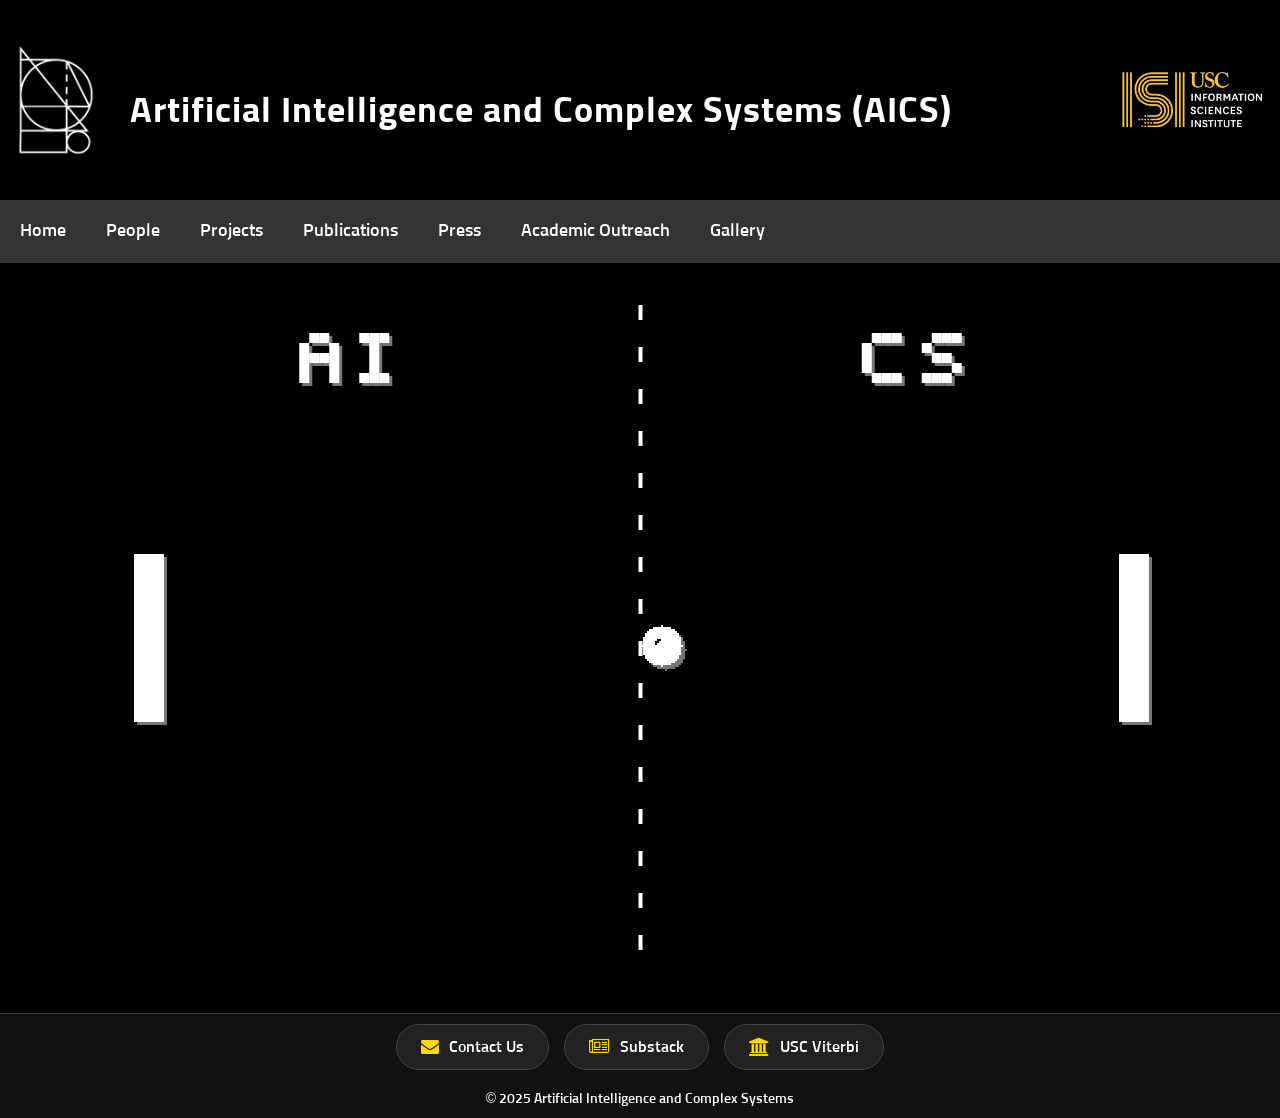
==== index.html @ 74e9db0a "update" ====
<!DOCTYPE html>
<html lang="en">
<head>
<title>AICS Home</title>
<meta charset="UTF-8">
<meta name="viewport" content="width=device-width, initial-scale=1">
<link href="https://fonts.googleapis.com/css2?family=Sunflower:wght@300;500;700&display=swap" rel="stylesheet">
 <link rel="stylesheet" href="https://cdnjs.cloudflare.com/ajax/libs/font-awesome/4.7.0/css/font-awesome.min.css">

<style>
* {
  box-sizing: border-box;
}

body {
  font-family: Arial, Helvetica, sans-serif;
  margin: 0;
  background-color: #000; /* Changed from #f9f9f9 to black */
  color: #fff; /* Changed from #333 to white for better contrast */
}

.header {
  padding: 20px;
  background: #000; 
  color: white;
  display: flex;
  justify-content: space-between;
  align-items: center;
  font-family: 'Sunflower', sans-serif;
}

.header .left-content {
  display: flex;
  align-items: center;
}

.header h1 {
  margin-left: 20px;
  margin-bottom: 0;
  font-size: 36px; /* Increased from 36px to 48px */
  font-family: 'Sunflower', sans-serif;
  font-weight: 700; /* Added bold weight */
  letter-spacing: 1px; /* Added letter spacing for better readability */
}

.logo {
  height: 100%;
  object-fit: contain;
}

#logo1 {
  margin-left: -20px;
  height: 115px; 
  width: auto; 
}
#logo2 {
  height: 140px; 
  width: auto; 
}

.navbar {
  overflow: hidden;
  background-color: #333;
  font-family: 'Sunflower', sans-serif;
}

.navbar a {
  float: left;
  display: block;
  color: white;
  text-align: center;
  padding: 20px 20px;
  text-decoration: none;
  font-size: 18px;
  font-family: 'Sunflower', sans-serif;
}

.navbar a.right {
  float: right;
}

.navbar a:hover {
  background-color: #ddd;
  color: black;
}

.row {
  display: -ms-flexbox;
  display: flex;
  -ms-flex-wrap: wrap;
  flex-wrap: wrap;
}

.side {
  -ms-flex: 30%;
  flex: 30%;
  background-color: #f1f1f1;
  padding: 20px;
}
.tooltip {
  /* position: fixed; - removed */
  display: none;
  background-color: white;
  border-radius: 8px;
  padding: 20px;
  max-width: 600px; /* Increased width for fixed position */
  box-shadow: 0 4px 12px rgba(0,0,0,0.15);
  z-index: 1000;
  font-family: 'Sunflower', sans-serif;
  transition: opacity 0.3s ease;
  border-left: 4px solid #3c4c4e;
  /* pointer-events: none; - removed to allow scrolling if needed */
}

.tooltip-title {
  font-size: 22px; /* Increased from 20px */
  font-weight: 700;
  margin-bottom: 8px;
  color: #2a3638;
  border-bottom: 1px solid #eee;
  padding-bottom: 5px;
}

.tooltip-content {
  font-size: 18px; /* Increased from 16px */
  line-height: 1.4;
  color: #333;
}
.main {
  -ms-flex: 70%;
  flex: 70%;
  background-color: #000; /* Changed from white to black */
  padding: 40px;
  max-width: 1200px;
  margin: 0 auto;
}

.main p {
  font-size: 22px;
  color: #fff; /* Changed from #333 to white */
  font-family: 'Sunflower', sans-serif;
  line-height: 1.6;
  max-width: 900px;
  margin: 0 auto 30px;
  text-align: justify;
  padding: 25px;
  background-color: #111; /* Changed from #f9f9f9 to dark gray */
  border-left: 4px solid #fed802;
  border-radius: 0 8px 8px 0;
  box-shadow: 0 2px 5px rgba(255,255,255,0.05), 0 0 0 1px rgba(254, 216, 2, 0.1);
}

.main p strong {
  color: #2a3638;
}
.main img {
  max-width: 100%; 
  height: auto; 
  display: block; 
  margin: 0 auto; 
}

.news-line {
  background-color: black; /* Changed from transparent to black */
  color: #333; 
  padding: 10px 15px; 
  display: flex; 
  align-items: center; 
  gap: 15px; 
  justify-content: center;
}

.news-line i.fa-bell {
  color: gold;
  font-size: 20px; 
  text-shadow: 0px 0px 1px #ffd700, 
               0px 0px 3px #ffd700, 
               0px 0px 1px #ffbf00, 
               0px 0px 5px #ffbf00; 
}

.substack-link {
  background: linear-gradient(to right, #f8f8f8, #ffffff);
  padding: 8px 15px;
  border-radius: 20px;
  box-shadow: 0 2px 4px rgba(0,0,0,0.1);
  transition: all 0.3s ease;
}

.substack-link:hover {
  transform: translateY(-2px);
  box-shadow: 0 4px 8px rgba(0,0,0,0.15);
}

.substack-link a {
  color: #333;
  text-decoration: none !important;
  font-weight: 500;
  display: flex;
  align-items: center;
  gap: 8px;
  font-size: 18px;
  font-family: 'Sunflower', sans-serif;
}

.substack-link a i {
  color: #fed802;
  font-size: 18px;
}

.substack-link a:hover {
  color: #007bff !important;
}

.learn-more-btn {
  display: inline-block; 
  margin: 20px auto;
  padding: 10px 20px;
  background-color: #333333c7;
  color: white;
  border: 2px solid #333333c7;
  border-radius: 5px;
  cursor: pointer;
  text-align: center;
  text-decoration: none;
  font-size: 20px;
  font-family: 'Sunflower', sans-serif;
  transition: all 0.3s ease;
}

.learn-more-btn:hover {
  background-color: #fed802;
  color: #333;
  transform: translateY(-3px);
  box-shadow: 0 4px 8px rgba(0,0,0,0.2);
}

.partner-badge {
  background-color: #000; 
  color: white;
  padding: 50px; 
  text-align: left;
  font-size: 28px; 
  font-weight: bold;
  font-family: 'Sunflower', sans-serif;
}

.email-button {
  background: transparent; 
  display: inline-block; 
  color: white; 
  padding: 10px 15px; 
  margin-top: 10px; 
  text-decoration: none; 
  border-radius: 5px; 
  font-size: 30px; 
  cursor: pointer; 
}

@media screen and (max-width: 700px) {
  .row {
    flex-direction: column;
  }
  .header h1 {
    font-size: 32px; /* Adjusted responsive size */
  }
}

@media screen and (max-width: 400px) {
  .navbar a {
    float: none;
    width: 100%;
  }
  .navbar a {
    font-size: 16px;
    padding: 15px;
  }
}
</style>
</head>
<body>

<div class="header">
  <div class="left-content">
    <img src="AICS-logo.png" alt="AICS logo" class="logo" id="logo1">
    <h1>Artificial Intelligence and Complex Systems (AICS)</h1>
  </div>
  <a href="https://www.isi.edu/" target="_blank" style="display: flex; align-items: center; padding: 0; margin-right: -10px;">
    <img src="ISI-logo.png" alt="ISI logo" class="logo" id="logo2" style="height: 160px; width: auto;">
  </a>
</div>

<div class="navbar">
    <a href="index.html">Home</a>
    <!--  <a href="projects.html">Projects</a> -->
  <a href="people.html">People</a>
  <a href="projects.html">Projects</a>
  <a href="pubs.html">Publications</a>
  <a href="press.html">Press</a>
  <a href="talks.html"> Academic Outreach</a>
  <a href="gallery.html">Gallery</a>
</div>

<!-- In the body section, adding the ping pong game as main content -->
<!-- Removing the news-line section -->

<!-- Removing padding and margins to eliminate white borders -->
<div style="display: flex; justify-content: center; align-items: center; background-color: black; padding: 0; margin: 0; height: calc(100vh - 150px); width: 100%;">
  <canvas width="750" height="585" id="game"></canvas>
</div>

<!-- Adding footer container -->
<footer style="background-color: #111; color: white; padding: 10px 0; text-align: center; font-family: 'Sunflower', sans-serif; border-top: 1px solid #333;">
  <div style="max-width: 1200px; margin: 0 auto; display: flex; flex-direction: column; align-items: center; padding: 0 20px;">
    <!-- Button container -->
    <div style="display: flex; flex-wrap: wrap; justify-content: center; gap: 15px; margin-bottom: 15px;">
      <!-- Contact Us button -->
      <a href="mailto:kejriwal@isi.edu" class="footer-button" style="background-color: #222; color: white; padding: 12px 24px; border-radius: 30px; text-decoration: none; display: flex; align-items: center; transition: all 0.3s ease; border: 1px solid #444;">
        <i class="fa fa-envelope" style="color: #fed802; margin-right: 10px; font-size: 18px;"></i>
        <span style="font-size: 16px; font-weight: 500;">Contact Us</span>
      </a>
      
      <!-- Substack button -->
      <a href="https://aiscientist.substack.com/" target="_blank" class="footer-button" style="background-color: #222; color: white; padding: 12px 24px; border-radius: 30px; text-decoration: none; display: flex; align-items: center; transition: all 0.3s ease; border: 1px solid #444;">
        <i class="fa fa-newspaper-o" style="color: #fed802; margin-right: 10px; font-size: 18px;"></i>
        <span style="font-size: 16px; font-weight: 500;">Substack</span>
      </a>
      
      <!-- USC Viterbi button -->
      <a href="https://viterbischool.usc.edu/" target="_blank" class="footer-button" style="background-color: #222; color: white; padding: 12px 24px; border-radius: 30px; text-decoration: none; display: flex; align-items: center; transition: all 0.3s ease; border: 1px solid #444;">
        <i class="fa fa-university" style="color: #fed802; margin-right: 10px; font-size: 18px;"></i>
        <span style="font-size: 16px; font-weight: 500;">USC Viterbi</span>
      </a>
    </div>
    
    <!-- Copyright info only -->
    <div style="margin: 5px 0 0;">
      <p style="margin: 0; font-size: 14px;">© 2025 Artificial Intelligence and Complex Systems</p>
    </div>
  </div>
  
  <!-- Add hover effects for buttons -->
  <style>
    .footer-button:hover {
      background-color: #333 !important;
      transform: translateY(-3px);
      box-shadow: 0 4px 8px rgba(0,0,0,0.2);
      border-color: #fed802 !important;
    }
  </style>
</footer>

<!-- Replace the Venn diagram script with the ping pong game script -->
<script>
const canvas = document.getElementById('game');
const context = canvas.getContext('2d');

// Make canvas responsive
function resizeCanvas() {
  const container = canvas.parentElement;
  const containerWidth = container.clientWidth;
  const containerHeight = container.clientHeight;
  
  // Set canvas to fill the container while maintaining aspect ratio
  const aspectRatio = 1.5;
  
  // Calculate dimensions to fit the container
  let newWidth, newHeight;
  
  if (containerWidth / containerHeight > aspectRatio) {
    // Container is wider than needed for aspect ratio
    newHeight = containerHeight;
    newWidth = newHeight * aspectRatio;
  } else {
    // Container is taller than needed for aspect ratio
    newWidth = containerWidth;
    newHeight = newWidth / aspectRatio;
  }
  
  // Set canvas size
  canvas.width = newWidth;
  canvas.height = newHeight;
  
  // Update game parameters after resize
  updateGameParameters();
}

// Call resize on page load and window resize
window.addEventListener('load', resizeCanvas);
window.addEventListener('resize', resizeCanvas);

// Game parameters that will be updated when canvas resizes
let grid, paddleHeight, maxPaddleY, paddleSpeed, ballSpeed;
// Add score tracking
let leftScore = 0;
let rightScore = 0;
// Add particle system
let particles = [];

function updateGameParameters() {
  // Scale game elements based on canvas size
  grid = Math.max(15, Math.floor(canvas.width / 40));
  paddleHeight = grid * 6;
  maxPaddleY = canvas.height - grid - paddleHeight;
  paddleSpeed = Math.max(5, Math.floor(canvas.width / 120));
  ballSpeed = Math.max(4, Math.floor(canvas.width / 150));
  
  // Update paddle and ball positions/sizes
  leftPaddle.width = grid;
  leftPaddle.height = paddleHeight;
  leftPaddle.x = grid * 2;
  leftPaddle.y = canvas.height / 2 - paddleHeight / 2;
  
  rightPaddle.width = grid;
  rightPaddle.height = paddleHeight;
  rightPaddle.x = canvas.width - grid * 3;
  rightPaddle.y = canvas.height / 2 - paddleHeight / 2;
  
  ball.width = grid;
  ball.height = grid;
  ball.x = canvas.width / 2;
  ball.y = canvas.height / 2;
  ball.dx = ball.dx > 0 ? ballSpeed : -ballSpeed;
  ball.dy = ball.dy > 0 ? ballSpeed : -ballSpeed;
}

// Initial game parameters (will be updated by resizeCanvas)
grid = 25;
paddleHeight = grid * 6;
maxPaddleY = canvas.height - grid - paddleHeight;
paddleSpeed = 8;
ballSpeed = 6;

const leftPaddle = {
  // start in the middle of the game on the left side
  x: grid * 2,
  y: canvas.height / 2 - paddleHeight / 2,
  width: grid,
  height: paddleHeight,

  // paddle velocity
  dy: 0
};
const rightPaddle = {
  // start in the middle of the game on the right side
  x: canvas.width - grid * 3,
  y: canvas.height / 2 - paddleHeight / 2,
  width: grid,
  height: paddleHeight,

  // paddle velocity
  dy: 0
};
const ball = {
  // start in the middle of the game
  x: canvas.width / 2,
  y: canvas.height / 2,
  width: grid,
  height: grid,

  // keep track of when need to reset the ball position
  resetting: false,

  // ball velocity (start going to the top-right corner)
  dx: ballSpeed,
  dy: -ballSpeed
};

// Add particle class for visual effects
class Particle {
  constructor(x, y, dx, dy, size, life) {
    this.x = x;
    this.y = y;
    this.dx = dx;
    this.dy = dy;
    this.size = size;
    this.life = life;
    this.maxLife = life;
  }
  
  update() {
    this.x += this.dx;
    this.y += this.dy;
    this.life--;
    return this.life > 0;
  }
  
  draw() {
    const alpha = this.life / this.maxLife;
    context.fillStyle = `rgba(255, 255, 255, ${alpha})`;
    context.fillRect(this.x, this.y, this.size, this.size);
  }
}

// Add screen shake effect
let screenShake = 0;
function applyScreenShake() {
  if (screenShake > 0) {
    const shakeX = (Math.random() - 0.5) * screenShake;
    const shakeY = (Math.random() - 0.5) * screenShake;
    context.translate(shakeX, shakeY);
    screenShake *= 0.9;
    if (screenShake < 0.5) screenShake = 0;
  }
}

// Add slow motion effect when ball is about to score
let slowMotion = 0;
function updateSlowMotion() {
  if (slowMotion > 0) {
    slowMotion--;
  }
}

// Function to create particles when ball hits paddle
function createHitParticles(x, y, direction) {
  const particleCount = 15;
  for (let i = 0; i < particleCount; i++) {
    const angle = Math.random() * Math.PI - Math.PI/2;
    const speed = Math.random() * 3 + 2;
    const dx = Math.cos(angle) * speed * direction;
    const dy = Math.sin(angle) * speed;
    const size = Math.random() * 3 + 1;
    const life = Math.random() * 20 + 10;
    particles.push(new Particle(x, y, dx, dy, size, life));
  }
}

// check for collision between two objects using axis-aligned bounding box (AABB)
// @see https://developer.mozilla.org/en-US/docs/Games/Techniques/2D_collision_detection
function collides(obj1, obj2) {
  return obj1.x < obj2.x + obj2.width &&
         obj1.x + obj1.width > obj2.x &&
         obj1.y < obj2.y + obj2.height &&
         obj1.y + obj1.height > obj2.y;
}

// AI for paddles to follow the ball
function updatePaddleAI() {
  // Left paddle AI
  const leftPaddleCenter = leftPaddle.y + paddleHeight/2;
  if (ball.dx < 0) { // Only move if ball is coming towards this paddle
    if (leftPaddleCenter < ball.y - paddleHeight/4) {
      leftPaddle.dy = paddleSpeed;
    } else if (leftPaddleCenter > ball.y + paddleHeight/4) {
      leftPaddle.dy = -paddleSpeed;
    } else {
      leftPaddle.dy = 0;
    }
  } else {
    // Return to center when ball is moving away
    if (leftPaddleCenter < canvas.height/2 - paddleHeight/4) {
      leftPaddle.dy = paddleSpeed/2;
    } else if (leftPaddleCenter > canvas.height/2 + paddleHeight/4) {
      leftPaddle.dy = -paddleSpeed/2;
    } else {
      leftPaddle.dy = 0;
    }
  }
  
  // Right paddle AI
  const rightPaddleCenter = rightPaddle.y + paddleHeight/2;
  if (ball.dx > 0) { // Only move if ball is coming towards this paddle
    if (rightPaddleCenter < ball.y - paddleHeight/4) {
      rightPaddle.dy = paddleSpeed;
    } else if (rightPaddleCenter > ball.y + paddleHeight/4) {
      rightPaddle.dy = -paddleSpeed;
    } else {
      rightPaddle.dy = 0;
    }
  } else {
    // Return to center when ball is moving away
    if (rightPaddleCenter < canvas.height/2 - paddleHeight/4) {
      rightPaddle.dy = paddleSpeed/2;
    } else if (rightPaddleCenter > canvas.height/2 + paddleHeight/4) {
      rightPaddle.dy = -paddleSpeed/2;
    } else {
      rightPaddle.dy = 0;
    }
  }
}

// Draw a more detailed, round ball with highlights and shadow
function drawBall() {
  // Create a pixelated round ball using even smaller squares for more granularity
  const pixelSize = 2; // Even smaller pixel size for smoother appearance
  const ballRadius = grid / 1.4; // Slightly larger radius
  const centerX = ball.x + ball.width/2;
  const centerY = ball.y + ball.height/2;
  
  // Draw ball shadow first (gray pixels offset from the ball)
  context.fillStyle = '#777777'; // Lighter gray for shadow
  for (let y = -ballRadius; y <= ballRadius; y += pixelSize) {
    for (let x = -ballRadius; x <= ballRadius; x += pixelSize) {
      // If this pixel is within the circle radius
      if (x*x + y*y <= ballRadius*ballRadius) {
        context.fillRect(
          Math.floor(centerX + x + 4), 
          Math.floor(centerY + y + 4), 
          pixelSize, 
          pixelSize
        );
      }
    }
  }
  
  // Draw the white ball
  context.fillStyle = 'white';
  for (let y = -ballRadius; y <= ballRadius; y += pixelSize) {
    for (let x = -ballRadius; x <= ballRadius; x += pixelSize) {
      // If this pixel is within the circle radius
      if (x*x + y*y <= ballRadius*ballRadius) {
        context.fillRect(
          Math.floor(centerX + x), 
          Math.floor(centerY + y), 
          pixelSize, 
          pixelSize
        );
      }
    }
  }
  
  // Add black pixel highlights for depth and dimension
  context.fillStyle = 'black';
  
  // Top-left shadow (inner part of the ball)
  for (let y = -ballRadius/2; y < 0; y += pixelSize) {
    for (let x = -ballRadius/2; x < 0; x += pixelSize) {
      // Only add highlights in certain areas for a 3D effect
      if (x*x + y*y <= (ballRadius/2.5)*(ballRadius/2.5) && 
          x*x + y*y >= (ballRadius/4)*(ballRadius/4)) {
        context.fillRect(
          Math.floor(centerX + x), 
          Math.floor(centerY + y), 
          pixelSize, 
          pixelSize
        );
      }
    }
  }
  
  // Bottom-right highlight (reflection)
  context.fillStyle = 'white';
  for (let y = ballRadius/6; y < ballRadius/2; y += pixelSize) {
    for (let x = ballRadius/6; x < ballRadius/2; x += pixelSize) {
      // Small bright spot for reflection
      if (x*x + y*y <= (ballRadius/4)*(ballRadius/4)) {
        context.fillRect(
          Math.floor(centerX + x), 
          Math.floor(centerY + y), 
          pixelSize, 
          pixelSize
        );
      }
    }
  }
}

// Function to draw pixelated text with 3D effect
function drawPixelText(text, x, y, size = 10) {
  const pixelSize = 10; // Large text size
  
  // First draw gray shadow for 3D effect - using lighter gray
  context.fillStyle = '#777777'; // Lighter gray for shadows
  let shadowX = x + 3;
  let shadowY = y + 3;
  
  // Pixel patterns for letters
  const letters = {
    'A': [
      [0,1,1,0],
      [1,0,0,1],
      [1,1,1,1],
      [1,0,0,1],
      [1,0,0,1]
    ],
    'I': [
      [1,1,1],
      [0,1,0],
      [0,1,0],
      [0,1,0],
      [1,1,1]
    ],
    'C': [
      [0,1,1,1],
      [1,0,0,0],
      [1,0,0,0],
      [1,0,0,0],
      [0,1,1,1]
    ],
    'S': [
      [0,1,1,1],
      [1,0,0,0],
      [0,1,1,0],
      [0,0,0,1],
      [1,1,1,0]
    ]
  };
  
  // Draw shadow first
  for (let i = 0; i < text.length; i++) {
    const letter = text[i];
    if (letters[letter]) {
      const pattern = letters[letter];
      
      // Draw shadow pixel by pixel
      for (let row = 0; row < pattern.length; row++) {
        for (let col = 0; col < pattern[row].length; col++) {
          if (pattern[row][col] === 1) {
            context.fillRect(
              shadowX + col * pixelSize,
              shadowY + row * pixelSize,
              pixelSize,
              pixelSize
            );
          }
        }
      }
      
      // Move to the next letter position
      shadowX += (pattern[0].length + 2) * pixelSize;
    }
  }
  
  // Now draw the white text on top
  context.fillStyle = 'white';
  let currentX = x;
  
  for (let i = 0; i < text.length; i++) {
    const letter = text[i];
    if (letters[letter]) {
      const pattern = letters[letter];
      
      // Draw the letter pixel by pixel
      for (let row = 0; row < pattern.length; row++) {
        for (let col = 0; col < pattern[row].length; col++) {
          if (pattern[row][col] === 1) {
            context.fillRect(
              currentX + col * pixelSize,
              y + row * pixelSize,
              pixelSize,
              pixelSize
            );
          }
        }
      }
      
      // Move to the next letter position
      currentX += (pattern[0].length + 2) * pixelSize;
    }
  }
}

// Draw the court with more detailed pixel art and 3D effects
function drawCourt() {
  // Now draw both walls in black without shadows
  context.fillStyle = 'black';
  
  // Pixelated top wall
  for (let x = 0; x < canvas.width; x += 3) {
    context.fillRect(x, 0, 3, grid);
  }
  
  // Pixelated bottom wall also in black
  for (let x = 0; x < canvas.width; x += 3) {
    context.fillRect(x, canvas.height - grid, 3, grid);
  }
  
  // Center line with thicker pixelated dashes
  const dashHeight = grid / 2;
  const gapHeight = grid;
  
  // Draw white center line with thicker dashes
  context.fillStyle = 'white';
  for (let y = grid * 1.5; y < canvas.height - grid * 1.5; y += dashHeight + gapHeight) {
    // Each dash is made of small pixel blocks, but thicker
    for (let py = 0; py < dashHeight; py += 3) {
      context.fillRect(canvas.width / 2 - 2, y + py, 4, 3); // Increased width from 2 to 4
    }
  }
  
  // Draw pixelated "AI" and "CS" text with 3D effect
  drawPixelText("AI", canvas.width / 4 - 60, 70);
  drawPixelText("CS", canvas.width * 3/4 - 60, 70);
}

// Draw a more pixelated paddle with 3D effect
function drawPaddle(paddle, isLeft) {
  // Draw gray shadow for 3D effect - using lighter gray
  context.fillStyle = '#777777'; // Lighter gray for shadows
  
  // Draw paddle shadow
  for (let y = 0; y < paddle.height; y += 3) {
    for (let x = 0; x < paddle.width; x += 3) {
      context.fillRect(paddle.x + x + 3, paddle.y + y + 3, 3, 3);
    }
  }
  
  // Draw the white paddle on top
  context.fillStyle = 'white';
  
  // Draw paddle as a grid of pixels
  for (let y = 0; y < paddle.height; y += 3) {
    for (let x = 0; x < paddle.width; x += 3) {
      context.fillRect(paddle.x + x, paddle.y + y, 3, 3);
    }
  }
}

// game loop
function loop() {
  requestAnimationFrame(loop);
  
  // Clear with screen shake effect
  context.fillStyle = 'black';
  context.save();
  context.setTransform(1, 0, 0, 1, 0, 0);
  context.fillRect(0, 0, canvas.width, canvas.height);
  context.restore();
  
  context.save();
  applyScreenShake();

  // Update paddle AI
  updatePaddleAI();

  // Update slow motion
  updateSlowMotion();
  
  // Determine game speed based on slow motion
  const gameSpeed = slowMotion > 0 ? 0.3 : 1;

  // move paddles by their velocity
  leftPaddle.y += leftPaddle.dy * gameSpeed;
  rightPaddle.y += rightPaddle.dy * gameSpeed;

  // prevent paddles from going through walls
  if (leftPaddle.y < grid) {
    leftPaddle.y = grid;
  }
  else if (leftPaddle.y > maxPaddleY) {
    leftPaddle.y = maxPaddleY;
  }

  if (rightPaddle.y < grid) {
    rightPaddle.y = grid;
  }
  else if (rightPaddle.y > maxPaddleY) {
    rightPaddle.y = maxPaddleY;
  }

  // draw paddles
  drawPaddle(leftPaddle, true);
  drawPaddle(rightPaddle, false);
  
  // draw the court
  drawCourt();

  // move ball by its velocity
  ball.x += ball.dx * gameSpeed;
  ball.y += ball.dy * gameSpeed;

  // prevent ball from going through walls by changing its velocity
  if (ball.y < grid) {
    ball.y = grid;
    ball.dy *= -1;
    screenShake = 3;
  }
  else if (ball.y + ball.height > canvas.height - grid) {
    ball.y = canvas.height - grid - ball.height;
    ball.dy *= -1;
    screenShake = 3;
  }

  // Check if ball is close to edge for slow motion
  if (!ball.resetting && 
      ((ball.dx < 0 && ball.x < 100) || 
       (ball.dx > 0 && ball.x > canvas.width - 100))) {
    slowMotion = 30;
  }

  // reset ball if it goes past paddle (but only if we haven't already done so)
  if (ball.x < 0 && !ball.resetting) {
    rightScore++;
    ball.resetting = true;
    screenShake = 10;

    // give some time for the player to recover before launching the ball again
    setTimeout(() => {
      ball.resetting = false;
      ball.x = canvas.width / 2;
      ball.y = canvas.height / 2;
      // Alternate serve direction
      ball.dx = ballSpeed * (rightScore % 2 === 0 ? 1 : -1);
      ball.dy = (Math.random() * 2 - 1) * ballSpeed/2;
    }, 1000);
  } 
  else if (ball.x > canvas.width && !ball.resetting) {
    leftScore++;
    ball.resetting = true;
    screenShake = 10;

    setTimeout(() => {
      ball.resetting = false;
      ball.x = canvas.width / 2;
      ball.y = canvas.height / 2;
      // Alternate serve direction
      ball.dx = ballSpeed * (leftScore % 2 === 0 ? -1 : 1);
      ball.dy = (Math.random() * 2 - 1) * ballSpeed/2;
    }, 1000);
  }

  // check to see if ball collides with paddle. if they do change x velocity
  if (collides(ball, leftPaddle)) {
    ball.dx *= -1;

    // move ball next to the paddle otherwise the collision will happen again
    // in the next frame
    ball.x = leftPaddle.x + leftPaddle.width;
    
    // Slightly randomize the angle of the ball after paddle hit
    ball.dy = (Math.random() * 10 - 5) * 0.5;
    
    // Add particles and screen shake
    createHitParticles(ball.x, ball.y, 1);
    screenShake = 5;
    
    // Increase ball speed slightly with each hit
    ball.dx *= 1.05;
    if (Math.abs(ball.dx) > ballSpeed * 2) {
      ball.dx = (ball.dx > 0 ? 1 : -1) * ballSpeed * 2;
    }
  }
  else if (collides(ball, rightPaddle)) {
    ball.dx *= -1;

    // move ball next to the paddle otherwise the collision will happen again
    // in the next frame
    ball.x = rightPaddle.x - ball.width;
    
    // Slightly randomize the angle of the ball after paddle hit
    ball.dy = (Math.random() * 10 - 5) * 0.5;
    
    // Add particles and screen shake
    createHitParticles(ball.x, ball.y, -1);
    screenShake = 5;
    
    // Increase ball speed slightly with each hit
    ball.dx *= 1.05;
    if (Math.abs(ball.dx) > ballSpeed * 2) {
      ball.dx = (ball.dx > 0 ? 1 : -1) * ballSpeed * 2;
    }
  }

  // Update and draw particles
  particles = particles.filter(p => {
    const alive = p.update();
    if (alive) p.draw();
    return alive;
  });

  // draw ball
  drawBall();
  
  context.restore();
}

// start the game
requestAnimationFrame(loop);
</script>
</body>
</html>
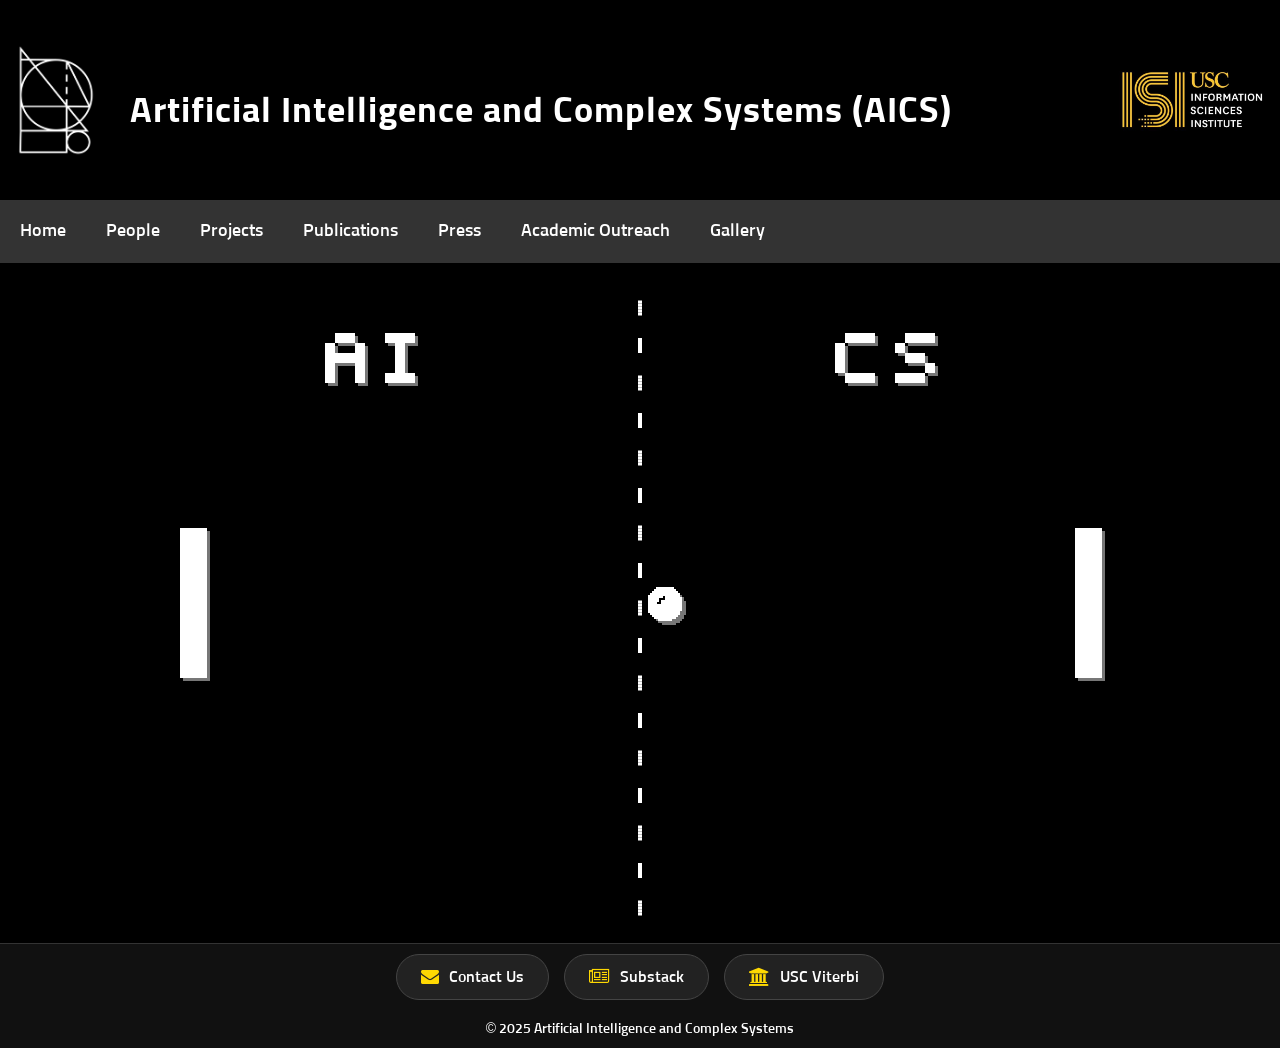
==== commit de4ce5e4: "update" ====
--- a/index.html
+++ b/index.html
@@ -305,7 +305,7 @@
 <!-- Removing the news-line section -->
 
 <!-- Removing padding and margins to eliminate white borders -->
-<div style="display: flex; justify-content: center; align-items: center; background-color: black; padding: 0; margin: 0; height: calc(100vh - 150px); width: 100%;">
+<div style="display: flex; justify-content: center; align-items: center; background-color: black; padding: 0; margin: 0; height: calc(100vh - 220px); width: 100%; overflow: hidden;">
   <canvas width="750" height="585" id="game"></canvas>
 </div>
 
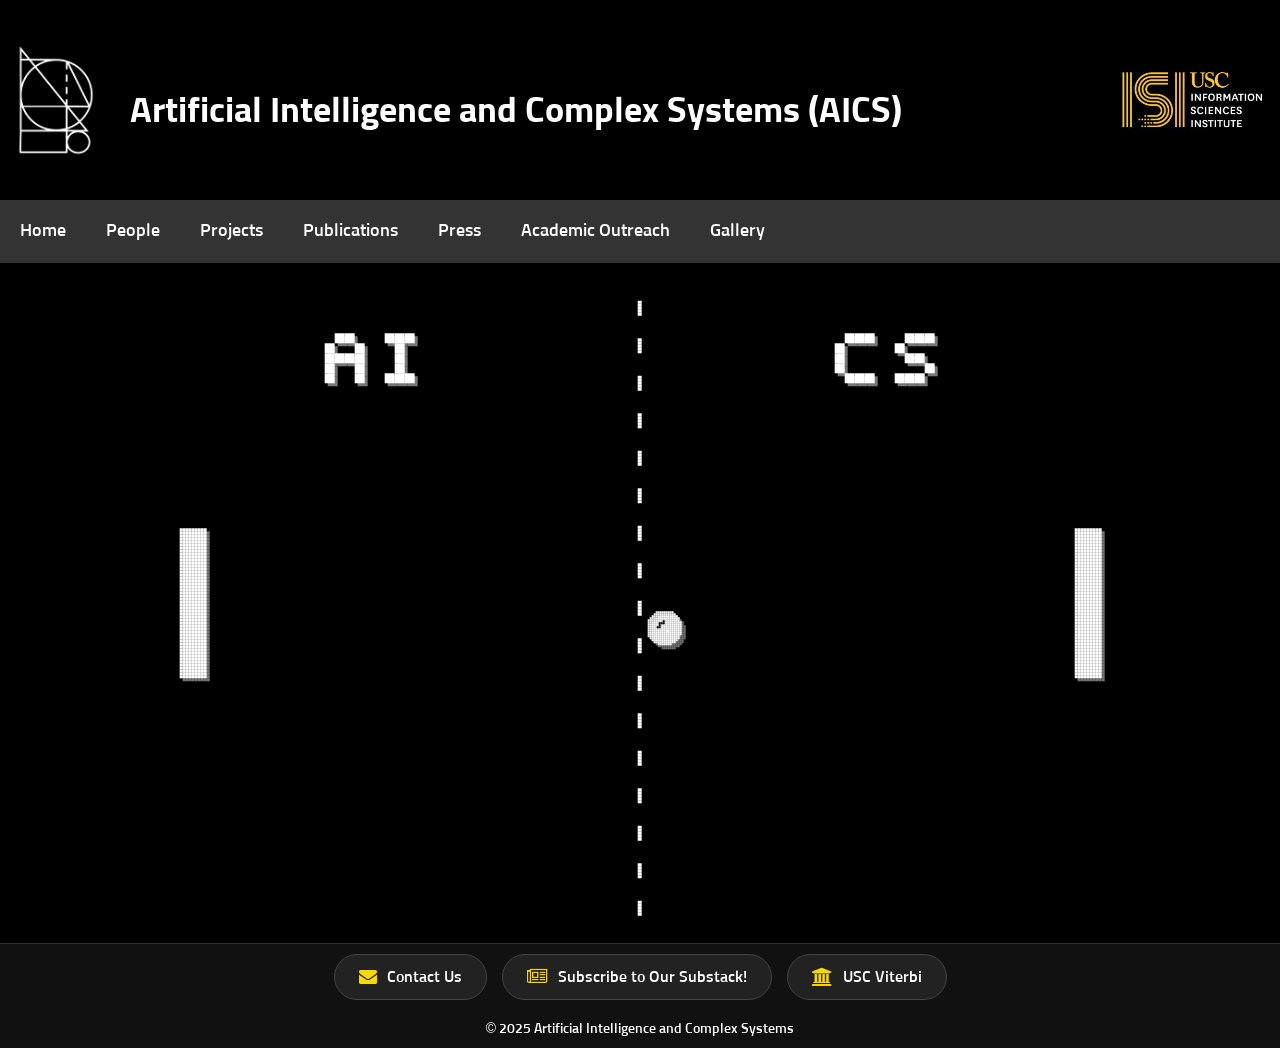
==== commit 52b6a430: "update" ====
--- a/index.html
+++ b/index.html
@@ -37,10 +37,8 @@
 .header h1 {
   margin-left: 20px;
   margin-bottom: 0;
-  font-size: 36px; /* Increased from 36px to 48px */
+  font-size: 36px;
   font-family: 'Sunflower', sans-serif;
-  font-weight: 700; /* Added bold weight */
-  letter-spacing: 1px; /* Added letter spacing for better readability */
 }
 
 .logo {
@@ -323,7 +321,7 @@
       <!-- Substack button -->
       <a href="https://aiscientist.substack.com/" target="_blank" class="footer-button" style="background-color: #222; color: white; padding: 12px 24px; border-radius: 30px; text-decoration: none; display: flex; align-items: center; transition: all 0.3s ease; border: 1px solid #444;">
         <i class="fa fa-newspaper-o" style="color: #fed802; margin-right: 10px; font-size: 18px;"></i>
-        <span style="font-size: 16px; font-weight: 500;">Substack</span>
+        <span style="font-size: 16px; font-weight: 500;">Subscribe to Our Substack!</span>
       </a>
       
       <!-- USC Viterbi button -->
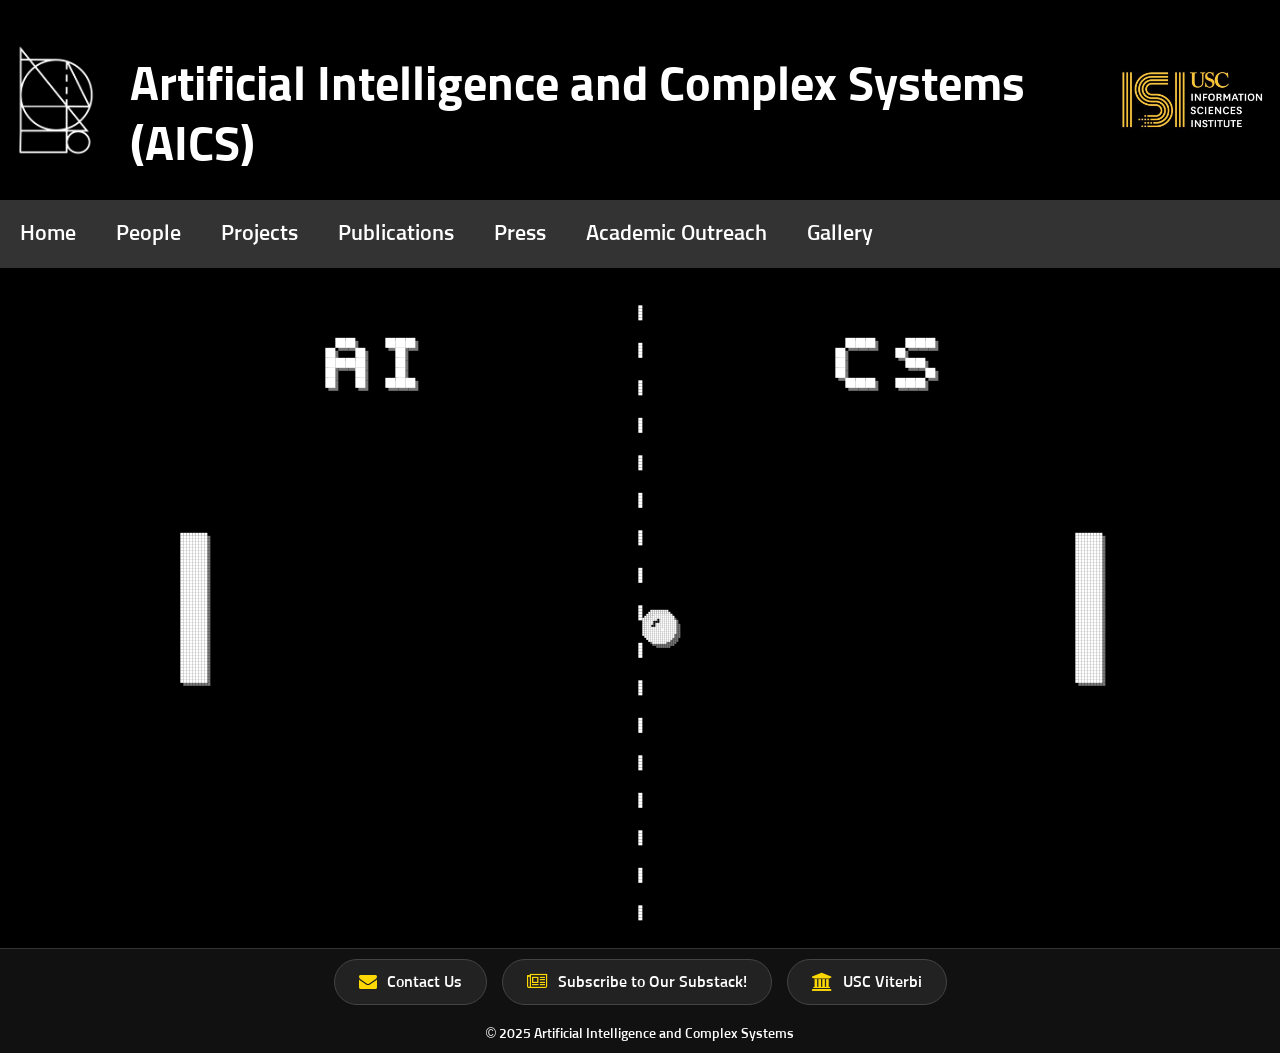
==== commit 68a52c3c: "update" ====
--- a/index.html
+++ b/index.html
@@ -37,7 +37,7 @@
 .header h1 {
   margin-left: 20px;
   margin-bottom: 0;
-  font-size: 36px;
+  font-size: 48px;
   font-family: 'Sunflower', sans-serif;
 }
 
@@ -69,7 +69,7 @@
   text-align: center;
   padding: 20px 20px;
   text-decoration: none;
-  font-size: 18px;
+  font-size: 22px;
   font-family: 'Sunflower', sans-serif;
 }
 
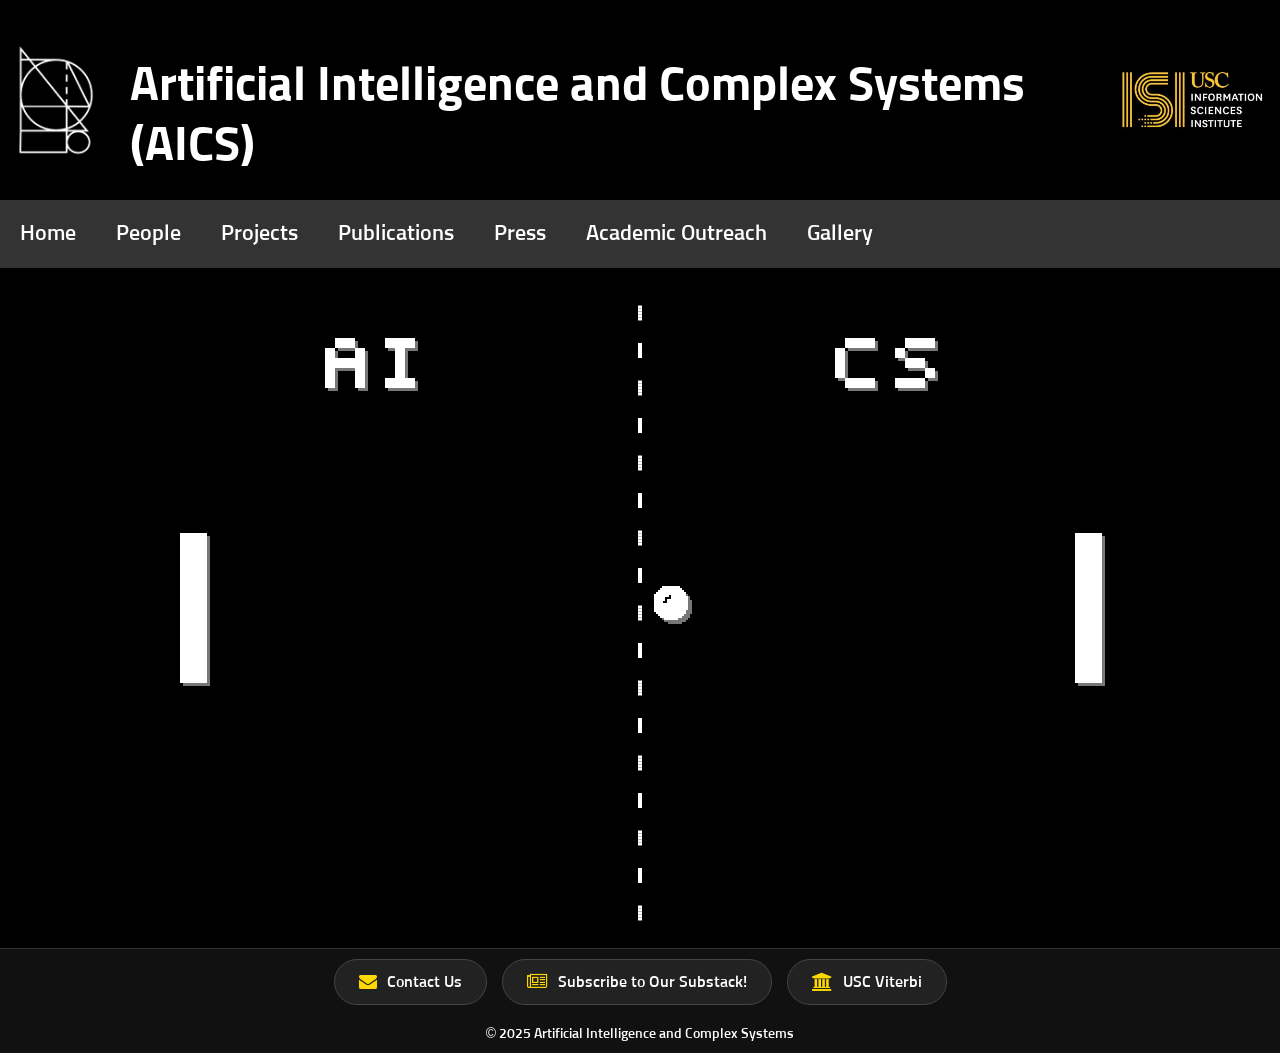
==== commit aca2fe74: "updated" ====
--- a/index.html
+++ b/index.html
@@ -6,7 +6,8 @@
 <meta name="viewport" content="width=device-width, initial-scale=1">
 <link href="https://fonts.googleapis.com/css2?family=Sunflower:wght@300;500;700&display=swap" rel="stylesheet">
  <link rel="stylesheet" href="https://cdnjs.cloudflare.com/ajax/libs/font-awesome/4.7.0/css/font-awesome.min.css">
-
+<!-- Add favicon link -->
+<link rel="icon" href="AICS-logo.png" type="image/png">
 <style>
 * {
   box-sizing: border-box;
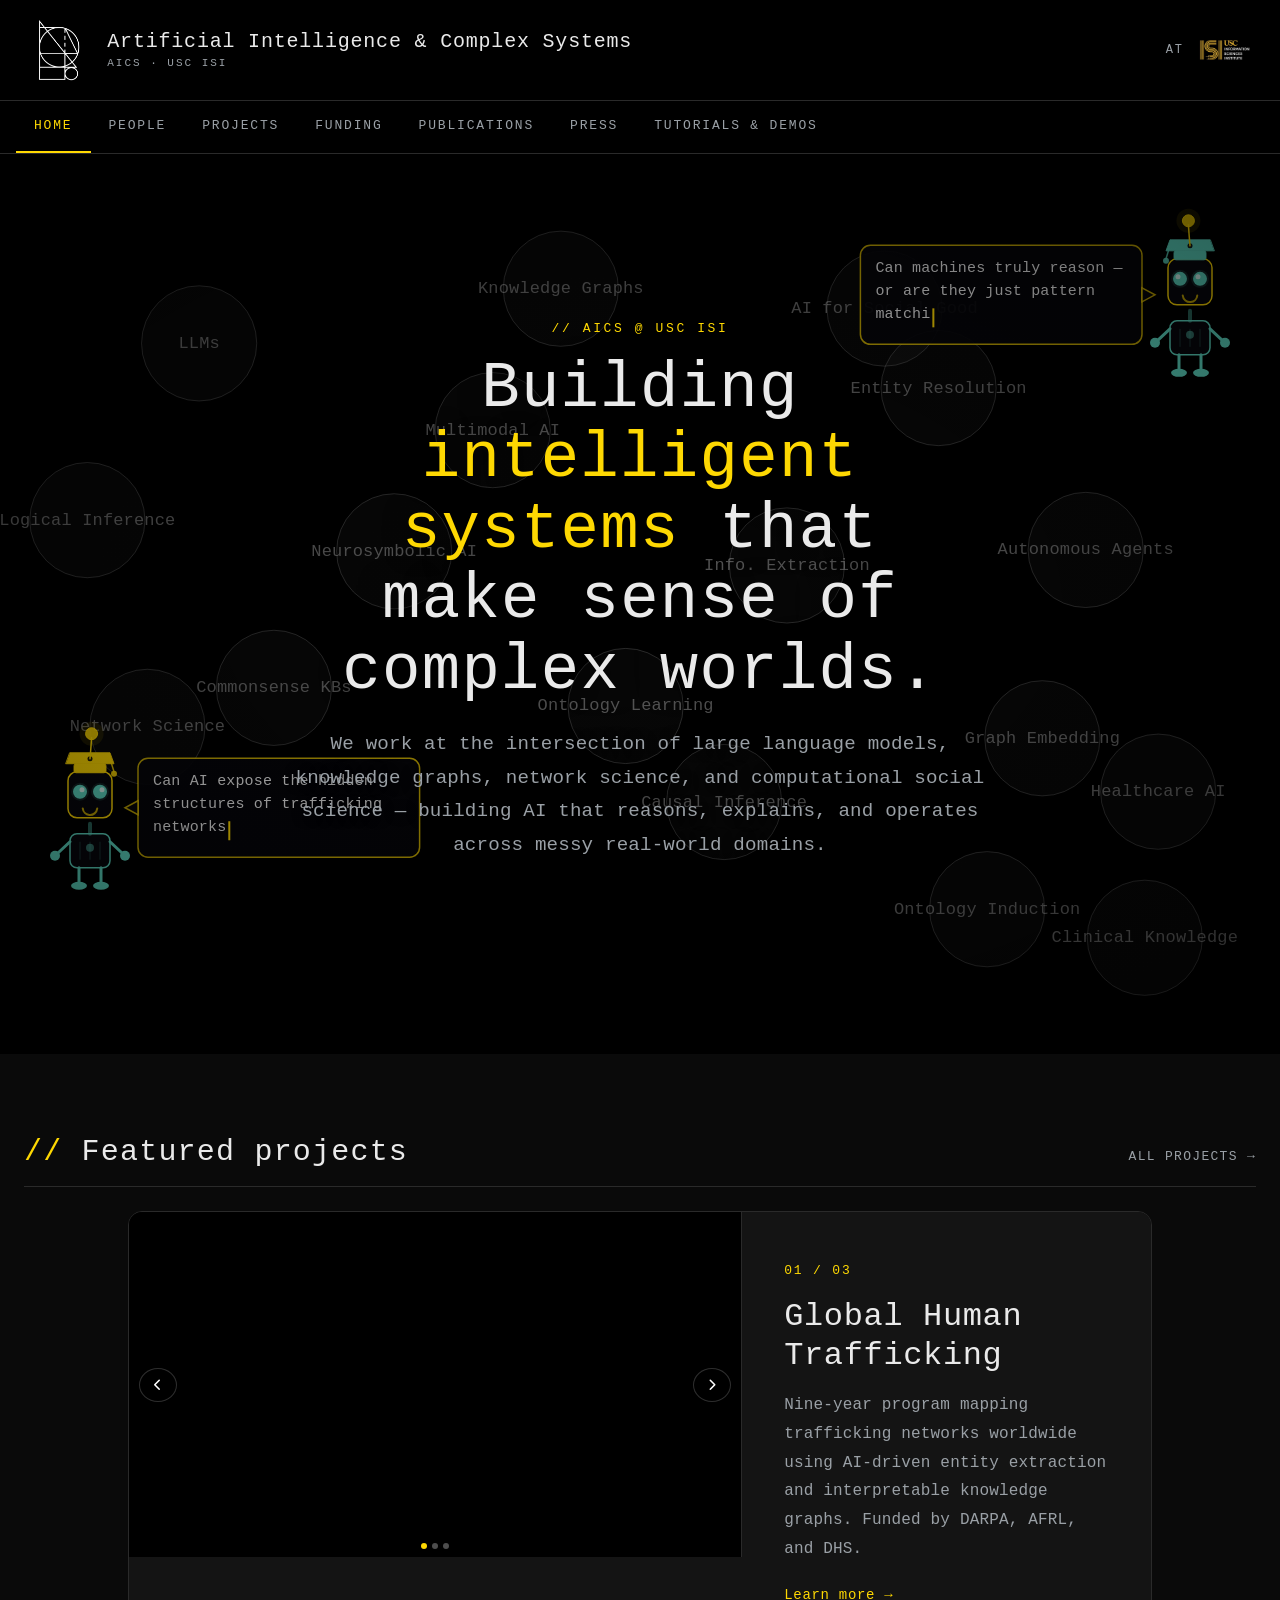
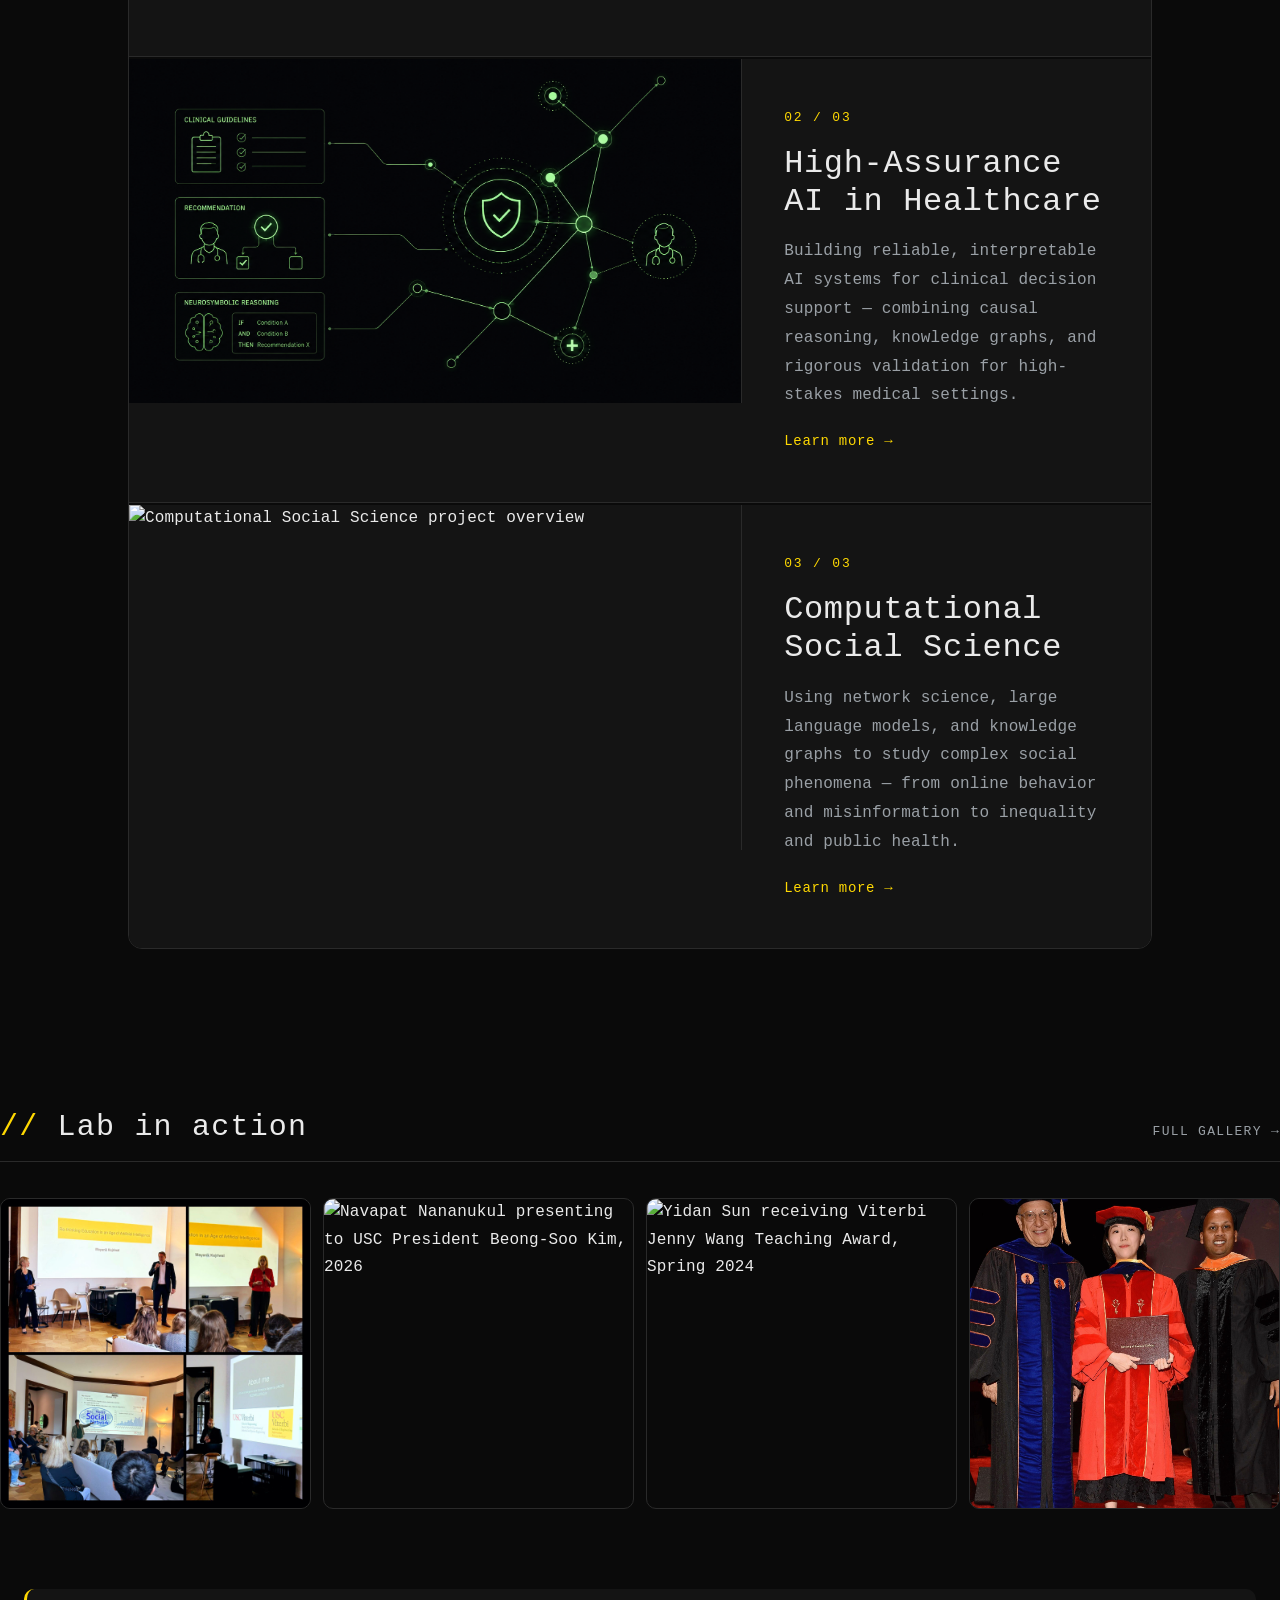
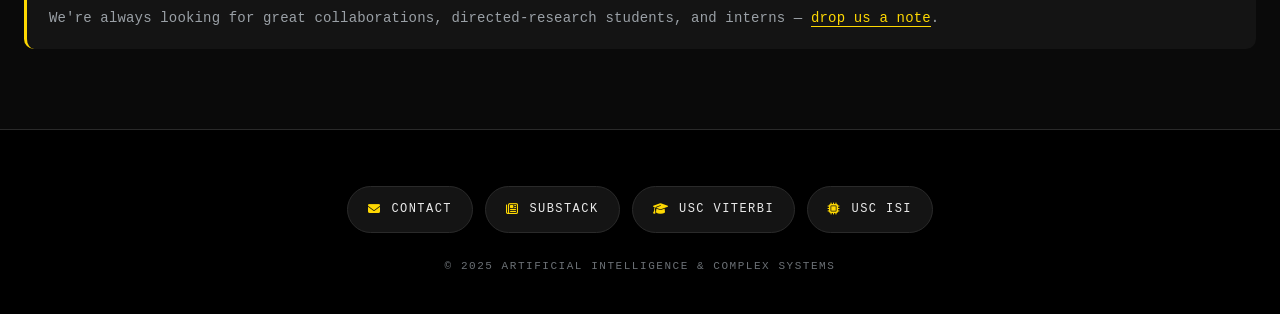
==== commit 80025ff9: "Complete visual redesign — dark theme, animated hero, dual-robot KG animation - Unified dark theme a" ====
--- a/index.html
+++ b/index.html
@@ -1,974 +1,200 @@
 <!DOCTYPE html>
 <html lang="en">
 <head>
-<title>AICS Home</title>
-<meta charset="UTF-8">
-<meta name="viewport" content="width=device-width, initial-scale=1">
-<link href="https://fonts.googleapis.com/css2?family=Sunflower:wght@300;500;700&display=swap" rel="stylesheet">
- <link rel="stylesheet" href="https://cdnjs.cloudflare.com/ajax/libs/font-awesome/4.7.0/css/font-awesome.min.css">
-<!-- Add favicon link -->
-<link rel="icon" href="AICS-logo.png" type="image/png">
-<style>
-* {
-  box-sizing: border-box;
-}
-
-body {
-  font-family: Arial, Helvetica, sans-serif;
-  margin: 0;
-  background-color: #000; /* Changed from #f9f9f9 to black */
-  color: #fff; /* Changed from #333 to white for better contrast */
-}
-
-.header {
-  padding: 20px;
-  background: #000; 
-  color: white;
-  display: flex;
-  justify-content: space-between;
-  align-items: center;
-  font-family: 'Sunflower', sans-serif;
-}
-
-.header .left-content {
-  display: flex;
-  align-items: center;
-}
-
-.header h1 {
-  margin-left: 20px;
-  margin-bottom: 0;
-  font-size: 48px;
-  font-family: 'Sunflower', sans-serif;
-}
-
-.logo {
-  height: 100%;
-  object-fit: contain;
-}
-
-#logo1 {
-  margin-left: -20px;
-  height: 115px; 
-  width: auto; 
-}
-#logo2 {
-  height: 140px; 
-  width: auto; 
-}
-
-.navbar {
-  overflow: hidden;
-  background-color: #333;
-  font-family: 'Sunflower', sans-serif;
-}
-
-.navbar a {
-  float: left;
-  display: block;
-  color: white;
-  text-align: center;
-  padding: 20px 20px;
-  text-decoration: none;
-  font-size: 22px;
-  font-family: 'Sunflower', sans-serif;
-}
-
-.navbar a.right {
-  float: right;
-}
-
-.navbar a:hover {
-  background-color: #ddd;
-  color: black;
-}
-
-.row {
-  display: -ms-flexbox;
-  display: flex;
-  -ms-flex-wrap: wrap;
-  flex-wrap: wrap;
-}
-
-.side {
-  -ms-flex: 30%;
-  flex: 30%;
-  background-color: #f1f1f1;
-  padding: 20px;
-}
-.tooltip {
-  /* position: fixed; - removed */
-  display: none;
-  background-color: white;
-  border-radius: 8px;
-  padding: 20px;
-  max-width: 600px; /* Increased width for fixed position */
-  box-shadow: 0 4px 12px rgba(0,0,0,0.15);
-  z-index: 1000;
-  font-family: 'Sunflower', sans-serif;
-  transition: opacity 0.3s ease;
-  border-left: 4px solid #3c4c4e;
-  /* pointer-events: none; - removed to allow scrolling if needed */
-}
-
-.tooltip-title {
-  font-size: 22px; /* Increased from 20px */
-  font-weight: 700;
-  margin-bottom: 8px;
-  color: #2a3638;
-  border-bottom: 1px solid #eee;
-  padding-bottom: 5px;
-}
-
-.tooltip-content {
-  font-size: 18px; /* Increased from 16px */
-  line-height: 1.4;
-  color: #333;
-}
-.main {
-  -ms-flex: 70%;
-  flex: 70%;
-  background-color: #000; /* Changed from white to black */
-  padding: 40px;
-  max-width: 1200px;
-  margin: 0 auto;
-}
-
-.main p {
-  font-size: 22px;
-  color: #fff; /* Changed from #333 to white */
-  font-family: 'Sunflower', sans-serif;
-  line-height: 1.6;
-  max-width: 900px;
-  margin: 0 auto 30px;
-  text-align: justify;
-  padding: 25px;
-  background-color: #111; /* Changed from #f9f9f9 to dark gray */
-  border-left: 4px solid #fed802;
-  border-radius: 0 8px 8px 0;
-  box-shadow: 0 2px 5px rgba(255,255,255,0.05), 0 0 0 1px rgba(254, 216, 2, 0.1);
-}
-
-.main p strong {
-  color: #2a3638;
-}
-.main img {
-  max-width: 100%; 
-  height: auto; 
-  display: block; 
-  margin: 0 auto; 
-}
-
-.news-line {
-  background-color: black; /* Changed from transparent to black */
-  color: #333; 
-  padding: 10px 15px; 
-  display: flex; 
-  align-items: center; 
-  gap: 15px; 
-  justify-content: center;
-}
-
-.news-line i.fa-bell {
-  color: gold;
-  font-size: 20px; 
-  text-shadow: 0px 0px 1px #ffd700, 
-               0px 0px 3px #ffd700, 
-               0px 0px 1px #ffbf00, 
-               0px 0px 5px #ffbf00; 
-}
-
-.substack-link {
-  background: linear-gradient(to right, #f8f8f8, #ffffff);
-  padding: 8px 15px;
-  border-radius: 20px;
-  box-shadow: 0 2px 4px rgba(0,0,0,0.1);
-  transition: all 0.3s ease;
-}
-
-.substack-link:hover {
-  transform: translateY(-2px);
-  box-shadow: 0 4px 8px rgba(0,0,0,0.15);
-}
-
-.substack-link a {
-  color: #333;
-  text-decoration: none !important;
-  font-weight: 500;
-  display: flex;
-  align-items: center;
-  gap: 8px;
-  font-size: 18px;
-  font-family: 'Sunflower', sans-serif;
-}
-
-.substack-link a i {
-  color: #fed802;
-  font-size: 18px;
-}
-
-.substack-link a:hover {
-  color: #007bff !important;
-}
-
-.learn-more-btn {
-  display: inline-block; 
-  margin: 20px auto;
-  padding: 10px 20px;
-  background-color: #333333c7;
-  color: white;
-  border: 2px solid #333333c7;
-  border-radius: 5px;
-  cursor: pointer;
-  text-align: center;
-  text-decoration: none;
-  font-size: 20px;
-  font-family: 'Sunflower', sans-serif;
-  transition: all 0.3s ease;
-}
-
-.learn-more-btn:hover {
-  background-color: #fed802;
-  color: #333;
-  transform: translateY(-3px);
-  box-shadow: 0 4px 8px rgba(0,0,0,0.2);
-}
-
-.partner-badge {
-  background-color: #000; 
-  color: white;
-  padding: 50px; 
-  text-align: left;
-  font-size: 28px; 
-  font-weight: bold;
-  font-family: 'Sunflower', sans-serif;
-}
-
-.email-button {
-  background: transparent; 
-  display: inline-block; 
-  color: white; 
-  padding: 10px 15px; 
-  margin-top: 10px; 
-  text-decoration: none; 
-  border-radius: 5px; 
-  font-size: 30px; 
-  cursor: pointer; 
-}
-
-@media screen and (max-width: 700px) {
-  .row {
-    flex-direction: column;
-  }
-  .header h1 {
-    font-size: 32px; /* Adjusted responsive size */
-  }
-}
-
-@media screen and (max-width: 400px) {
-  .navbar a {
-    float: none;
-    width: 100%;
-  }
-  .navbar a {
-    font-size: 16px;
-    padding: 15px;
-  }
-}
-</style>
+  <meta charset="UTF-8">
+  <meta name="viewport" content="width=device-width, initial-scale=1">
+  <title>AICS — Artificial Intelligence &amp; Complex Systems</title>
+  <link rel="icon" href="assets/img/logos/AICS-logo.png" type="image/png">
+  <link rel="stylesheet" href="https://cdnjs.cloudflare.com/ajax/libs/font-awesome/6.5.2/css/all.min.css">
+  <link rel="stylesheet" href="assets/css/site.css">
 </head>
-<body>
-
-<div class="header">
-  <div class="left-content">
-    <img src="AICS-logo.png" alt="AICS logo" class="logo" id="logo1">
-    <h1>Artificial Intelligence and Complex Systems (AICS)</h1>
-  </div>
-  <a href="https://www.isi.edu/" target="_blank" style="display: flex; align-items: center; padding: 0; margin-right: -10px;">
-    <img src="ISI-logo.png" alt="ISI logo" class="logo" id="logo2" style="height: 160px; width: auto;">
-  </a>
-</div>
-
-<div class="navbar">
-    <a href="index.html">Home</a>
-    <!--  <a href="projects.html">Projects</a> -->
-  <a href="people.html">People</a>
-  <a href="projects.html">Projects</a>
-  <a href="pubs.html">Publications</a>
-  <a href="press.html">Press</a>
-  <a href="talks.html"> Academic Outreach</a>
-  <a href="gallery.html">Gallery</a>
-</div>
-
-<!-- In the body section, adding the ping pong game as main content -->
-<!-- Removing the news-line section -->
-
-<!-- Removing padding and margins to eliminate white borders -->
-<div style="display: flex; justify-content: center; align-items: center; background-color: black; padding: 0; margin: 0; height: calc(100vh - 220px); width: 100%; overflow: hidden;">
-  <canvas width="750" height="585" id="game"></canvas>
-</div>
-
-<!-- Adding footer container -->
-<footer style="background-color: #111; color: white; padding: 10px 0; text-align: center; font-family: 'Sunflower', sans-serif; border-top: 1px solid #333;">
-  <div style="max-width: 1200px; margin: 0 auto; display: flex; flex-direction: column; align-items: center; padding: 0 20px;">
-    <!-- Button container -->
-    <div style="display: flex; flex-wrap: wrap; justify-content: center; gap: 15px; margin-bottom: 15px;">
-      <!-- Contact Us button -->
-      <a href="mailto:kejriwal@isi.edu" class="footer-button" style="background-color: #222; color: white; padding: 12px 24px; border-radius: 30px; text-decoration: none; display: flex; align-items: center; transition: all 0.3s ease; border: 1px solid #444;">
-        <i class="fa fa-envelope" style="color: #fed802; margin-right: 10px; font-size: 18px;"></i>
-        <span style="font-size: 16px; font-weight: 500;">Contact Us</span>
-      </a>
-      
-      <!-- Substack button -->
-      <a href="https://aiscientist.substack.com/" target="_blank" class="footer-button" style="background-color: #222; color: white; padding: 12px 24px; border-radius: 30px; text-decoration: none; display: flex; align-items: center; transition: all 0.3s ease; border: 1px solid #444;">
-        <i class="fa fa-newspaper-o" style="color: #fed802; margin-right: 10px; font-size: 18px;"></i>
-        <span style="font-size: 16px; font-weight: 500;">Subscribe to Our Substack!</span>
-      </a>
-      
-      <!-- USC Viterbi button -->
-      <a href="https://viterbischool.usc.edu/" target="_blank" class="footer-button" style="background-color: #222; color: white; padding: 12px 24px; border-radius: 30px; text-decoration: none; display: flex; align-items: center; transition: all 0.3s ease; border: 1px solid #444;">
-        <i class="fa fa-university" style="color: #fed802; margin-right: 10px; font-size: 18px;"></i>
-        <span style="font-size: 16px; font-weight: 500;">USC Viterbi</span>
-      </a>
+<body data-page="home">
+
+  <div data-include="header"></div>
+
+  <main>
+    <!-- HERO -->
+    <section class="hero-fullscreen">
+      <canvas id="kg-bg" aria-hidden="true"></canvas>
+      <div class="hero-fullscreen__overlay"></div>
+      <div class="hero-fullscreen__content">
+        <div class="eyebrow">// AICS @ USC ISI</div>
+        <h1>Building <span class="accent">intelligent systems</span> that make sense of complex worlds.</h1>
+        <p class="lead">
+          We work at the intersection of large language models, knowledge graphs, network science,
+          and computational social science — building AI that reasons, explains, and operates across
+          messy real-world domains.
+        </p>
+      </div>
+    </section>
+
+    <!-- FEATURED PROJECTS -->
+    <section class="section project-showcase">
+      <div class="container">
+        <div class="section-header">
+          <h2>Featured projects</h2>
+          <a class="section-header__aside" href="projects.html">All projects →</a>
+        </div>
+      </div>
+
+      <div class="project-stack">
+
+          <!-- Project 1: Human Trafficking (video + 2 covers) -->
+          <div class="project-card">
+            <div class="project-card__media">
+              <div class="media-panel media-panel--video active">
+                <div class="video-wrap">
+                  <iframe src="https://www.youtube-nocookie.com/embed/HPBZlo2R9Sk?rel=0&modestbranding=1"
+                    title="Using AI to fight human trafficking"
+                    frameborder="0"
+                    allow="accelerometer; autoplay; clipboard-write; encrypted-media; gyroscope; picture-in-picture"
+                    allowfullscreen></iframe>
+                </div>
+              </div>
+              <div class="media-panel media-panel--image">
+                <a href="https://globaltrafficking.org/index.html" target="_blank" rel="noopener">
+                  <img src="assets/img/projects/HT-cover.png" alt="Global Human Trafficking knowledge graph platform">
+                </a>
+              </div>
+              <div class="media-panel media-panel--image">
+                <a href="https://www.science.org/doi/full/10.1126/science.aee1347" target="_blank" rel="noopener">
+                  <img src="assets/img/projects/HT-cover-2.jpg" alt="Science cover — AI and human trafficking">
+                </a>
+              </div>
+              <button class="media-arrow media-arrow--prev" aria-label="Previous media"><i class="fa-solid fa-chevron-left"></i></button>
+              <button class="media-arrow media-arrow--next" aria-label="Next media"><i class="fa-solid fa-chevron-right"></i></button>
+              <div class="media-pip">
+                <span class="media-pip__dot active"></span>
+                <span class="media-pip__dot"></span>
+                <span class="media-pip__dot"></span>
+              </div>
+            </div>
+            <div class="project-card__info">
+              <div class="project-card__num">01 / 03</div>
+              <h3>Global Human Trafficking</h3>
+              <p>Nine-year program mapping trafficking networks worldwide using AI-driven entity extraction
+                and interpretable knowledge graphs. Funded by DARPA, AFRL, and DHS.</p>
+              <a class="project-card__link" href="projects.html">Learn more →</a>
+            </div>
+          </div>
+
+          <!-- Project 2: Neurosymbolic Systems (cover only) -->
+          <div class="project-card">
+            <div class="project-card__media">
+              <div class="media-panel media-panel--image active">
+                <img src="assets/img/projects/healthcare.png" alt="High-Assurance AI in Healthcare project overview">
+              </div>
+            </div>
+            <div class="project-card__info">
+              <div class="project-card__num">02 / 03</div>
+              <h3>High-Assurance AI in Healthcare</h3>
+              <p>Building reliable, interpretable AI systems for clinical decision support — combining
+                causal reasoning, knowledge graphs, and rigorous validation for high-stakes medical settings.</p>
+              <a class="project-card__link" href="projects.html">Learn more →</a>
+            </div>
+          </div>
+
+          <!-- Project 3: LLM Cognition (cover only) -->
+          <div class="project-card">
+            <div class="project-card__media">
+              <div class="media-panel media-panel--image active">
+                <img src="assets/img/projects/css.png" alt="Computational Social Science project overview">
+              </div>
+            </div>
+            <div class="project-card__info">
+              <div class="project-card__num">03 / 03</div>
+              <h3>Computational Social Science</h3>
+              <p>Using network science, large language models, and knowledge graphs to study complex
+                social phenomena — from online behavior and misinformation to inequality and public health.</p>
+              <a class="project-card__link" href="projects.html">Learn more →</a>
+            </div>
+          </div>
+
+      </div><!-- /.project-stack -->
+    </section>
+
+    <!-- LAB IN ACTION -->
+    <section class="section container">
+      <div class="section-header">
+        <h2>Lab in action</h2>
+        <a class="section-header__aside" href="people.html#tier-gallery">Full gallery →</a>
+      </div>
+      <div class="home-gallery">
+        <div class="home-gallery__item" data-caption="Finnish Consular Residence — AI &amp; Education Talk · Spring 2025" data-src="gallery/finnish.jpeg">
+          <img src="gallery/finnish.jpeg" alt="Invited talk on AI and education at the Finnish Consular Residence, Spring 2025">
+        </div>
+        <div class="home-gallery__item" data-caption="High-Assurance Reasoning in AI — Navapat Nananukul presents to USC President Beong-Soo Kim · 2026" data-src="gallery/talk-usc-president-source.png">
+          <img src="gallery/talk-usc-president-source.png" alt="Navapat Nananukul presenting to USC President Beong-Soo Kim, 2026">
+        </div>
+        <div class="home-gallery__item" data-caption="Viterbi Jenny Wang Teaching Award — Yidan Sun · Spring 2024" data-src="gallery/thumbnails/JennyWang.JPG">
+          <img src="gallery/thumbnails/JennyWang.JPG" alt="Yidan Sun receiving Viterbi Jenny Wang Teaching Award, Spring 2024">
+        </div>
+        <div class="home-gallery__item" data-caption="Ke Shen's Graduation · Spring 2025" data-src="gallery/ke_graduate.jpg">
+          <img src="gallery/ke_graduate.jpg" alt="Ke Shen's graduation, Spring 2025">
+        </div>
+      </div>
+    </section>
+
+    <!-- HOME LIGHTBOX -->
+    <div class="home-lightbox" id="home-lightbox" hidden>
+      <button class="home-lightbox__close" id="home-lb-close" aria-label="Close">×</button>
+      <img class="home-lightbox__img" id="home-lb-img" src="" alt="">
+      <p class="home-lightbox__caption" id="home-lb-caption"></p>
     </div>
-    
-    <!-- Copyright info only -->
-    <div style="margin: 5px 0 0;">
-      <p style="margin: 0; font-size: 14px;">© 2025 Artificial Intelligence and Complex Systems</p>
-    </div>
-  </div>
-  
-  <!-- Add hover effects for buttons -->
-  <style>
-    .footer-button:hover {
-      background-color: #333 !important;
-      transform: translateY(-3px);
-      box-shadow: 0 4px 8px rgba(0,0,0,0.2);
-      border-color: #fed802 !important;
+
+    <!-- COLLAB CALLOUT -->
+    <section class="container" style="margin-bottom: 80px;">
+      <div class="callout">
+        We're always looking for great collaborations, directed-research students, and interns —
+        <a href="mailto:kejriwal@isi.edu">drop us a note</a>.
+      </div>
+    </section>
+  </main>
+
+  <div data-include="footer"></div>
+
+  <script src="assets/js/include.js"></script>
+  <script src="assets/js/graph-bg.js"></script>
+  <script>
+  // ── Home gallery lightbox ──
+  (function () {
+    const lb      = document.getElementById('home-lightbox');
+    const lbImg   = document.getElementById('home-lb-img');
+    const lbCap   = document.getElementById('home-lb-caption');
+    const lbClose = document.getElementById('home-lb-close');
+
+    document.querySelectorAll('.home-gallery__item').forEach(item => {
+      item.addEventListener('click', () => {
+        lbImg.src = item.dataset.src;
+        lbImg.alt = item.querySelector('img').alt;
+        lbCap.textContent = item.dataset.caption;
+        lb.hidden = false;
+      });
+    });
+
+    lbClose.addEventListener('click', () => { lb.hidden = true; lbImg.src = ''; });
+    lb.addEventListener('click', e => { if (e.target === lb) { lb.hidden = true; lbImg.src = ''; } });
+    document.addEventListener('keydown', e => { if (e.key === 'Escape') { lb.hidden = true; lbImg.src = ''; } });
+  })();
+
+  // ── Per-project media cycling ──
+  document.querySelectorAll('.project-card').forEach(card => {
+    const panels = Array.from(card.querySelectorAll('.media-panel'));
+    const pips   = Array.from(card.querySelectorAll('.media-pip__dot'));
+    if (panels.length < 2) return; // single-media card: no arrows needed
+
+    let idx = 0;
+    function showPanel(n) {
+      panels[idx].classList.remove('active');
+      if (pips[idx]) pips[idx].classList.remove('active');
+      idx = (n + panels.length) % panels.length;
+      panels[idx].classList.add('active');
+      if (pips[idx]) pips[idx].classList.add('active');
     }
-  </style>
-</footer>
-
-<!-- Replace the Venn diagram script with the ping pong game script -->
-<script>
-const canvas = document.getElementById('game');
-const context = canvas.getContext('2d');
-
-// Make canvas responsive
-function resizeCanvas() {
-  const container = canvas.parentElement;
-  const containerWidth = container.clientWidth;
-  const containerHeight = container.clientHeight;
-  
-  // Set canvas to fill the container while maintaining aspect ratio
-  const aspectRatio = 1.5;
-  
-  // Calculate dimensions to fit the container
-  let newWidth, newHeight;
-  
-  if (containerWidth / containerHeight > aspectRatio) {
-    // Container is wider than needed for aspect ratio
-    newHeight = containerHeight;
-    newWidth = newHeight * aspectRatio;
-  } else {
-    // Container is taller than needed for aspect ratio
-    newWidth = containerWidth;
-    newHeight = newWidth / aspectRatio;
-  }
-  
-  // Set canvas size
-  canvas.width = newWidth;
-  canvas.height = newHeight;
-  
-  // Update game parameters after resize
-  updateGameParameters();
-}
-
-// Call resize on page load and window resize
-window.addEventListener('load', resizeCanvas);
-window.addEventListener('resize', resizeCanvas);
-
-// Game parameters that will be updated when canvas resizes
-let grid, paddleHeight, maxPaddleY, paddleSpeed, ballSpeed;
-// Add score tracking
-let leftScore = 0;
-let rightScore = 0;
-// Add particle system
-let particles = [];
-
-function updateGameParameters() {
-  // Scale game elements based on canvas size
-  grid = Math.max(15, Math.floor(canvas.width / 40));
-  paddleHeight = grid * 6;
-  maxPaddleY = canvas.height - grid - paddleHeight;
-  paddleSpeed = Math.max(5, Math.floor(canvas.width / 120));
-  ballSpeed = Math.max(4, Math.floor(canvas.width / 150));
-  
-  // Update paddle and ball positions/sizes
-  leftPaddle.width = grid;
-  leftPaddle.height = paddleHeight;
-  leftPaddle.x = grid * 2;
-  leftPaddle.y = canvas.height / 2 - paddleHeight / 2;
-  
-  rightPaddle.width = grid;
-  rightPaddle.height = paddleHeight;
-  rightPaddle.x = canvas.width - grid * 3;
-  rightPaddle.y = canvas.height / 2 - paddleHeight / 2;
-  
-  ball.width = grid;
-  ball.height = grid;
-  ball.x = canvas.width / 2;
-  ball.y = canvas.height / 2;
-  ball.dx = ball.dx > 0 ? ballSpeed : -ballSpeed;
-  ball.dy = ball.dy > 0 ? ballSpeed : -ballSpeed;
-}
-
-// Initial game parameters (will be updated by resizeCanvas)
-grid = 25;
-paddleHeight = grid * 6;
-maxPaddleY = canvas.height - grid - paddleHeight;
-paddleSpeed = 8;
-ballSpeed = 6;
-
-const leftPaddle = {
-  // start in the middle of the game on the left side
-  x: grid * 2,
-  y: canvas.height / 2 - paddleHeight / 2,
-  width: grid,
-  height: paddleHeight,
-
-  // paddle velocity
-  dy: 0
-};
-const rightPaddle = {
-  // start in the middle of the game on the right side
-  x: canvas.width - grid * 3,
-  y: canvas.height / 2 - paddleHeight / 2,
-  width: grid,
-  height: paddleHeight,
-
-  // paddle velocity
-  dy: 0
-};
-const ball = {
-  // start in the middle of the game
-  x: canvas.width / 2,
-  y: canvas.height / 2,
-  width: grid,
-  height: grid,
-
-  // keep track of when need to reset the ball position
-  resetting: false,
-
-  // ball velocity (start going to the top-right corner)
-  dx: ballSpeed,
-  dy: -ballSpeed
-};
-
-// Add particle class for visual effects
-class Particle {
-  constructor(x, y, dx, dy, size, life) {
-    this.x = x;
-    this.y = y;
-    this.dx = dx;
-    this.dy = dy;
-    this.size = size;
-    this.life = life;
-    this.maxLife = life;
-  }
-  
-  update() {
-    this.x += this.dx;
-    this.y += this.dy;
-    this.life--;
-    return this.life > 0;
-  }
-  
-  draw() {
-    const alpha = this.life / this.maxLife;
-    context.fillStyle = `rgba(255, 255, 255, ${alpha})`;
-    context.fillRect(this.x, this.y, this.size, this.size);
-  }
-}
-
-// Add screen shake effect
-let screenShake = 0;
-function applyScreenShake() {
-  if (screenShake > 0) {
-    const shakeX = (Math.random() - 0.5) * screenShake;
-    const shakeY = (Math.random() - 0.5) * screenShake;
-    context.translate(shakeX, shakeY);
-    screenShake *= 0.9;
-    if (screenShake < 0.5) screenShake = 0;
-  }
-}
-
-// Add slow motion effect when ball is about to score
-let slowMotion = 0;
-function updateSlowMotion() {
-  if (slowMotion > 0) {
-    slowMotion--;
-  }
-}
-
-// Function to create particles when ball hits paddle
-function createHitParticles(x, y, direction) {
-  const particleCount = 15;
-  for (let i = 0; i < particleCount; i++) {
-    const angle = Math.random() * Math.PI - Math.PI/2;
-    const speed = Math.random() * 3 + 2;
-    const dx = Math.cos(angle) * speed * direction;
-    const dy = Math.sin(angle) * speed;
-    const size = Math.random() * 3 + 1;
-    const life = Math.random() * 20 + 10;
-    particles.push(new Particle(x, y, dx, dy, size, life));
-  }
-}
-
-// check for collision between two objects using axis-aligned bounding box (AABB)
-// @see https://developer.mozilla.org/en-US/docs/Games/Techniques/2D_collision_detection
-function collides(obj1, obj2) {
-  return obj1.x < obj2.x + obj2.width &&
-         obj1.x + obj1.width > obj2.x &&
-         obj1.y < obj2.y + obj2.height &&
-         obj1.y + obj1.height > obj2.y;
-}
-
-// AI for paddles to follow the ball
-function updatePaddleAI() {
-  // Left paddle AI
-  const leftPaddleCenter = leftPaddle.y + paddleHeight/2;
-  if (ball.dx < 0) { // Only move if ball is coming towards this paddle
-    if (leftPaddleCenter < ball.y - paddleHeight/4) {
-      leftPaddle.dy = paddleSpeed;
-    } else if (leftPaddleCenter > ball.y + paddleHeight/4) {
-      leftPaddle.dy = -paddleSpeed;
-    } else {
-      leftPaddle.dy = 0;
-    }
-  } else {
-    // Return to center when ball is moving away
-    if (leftPaddleCenter < canvas.height/2 - paddleHeight/4) {
-      leftPaddle.dy = paddleSpeed/2;
-    } else if (leftPaddleCenter > canvas.height/2 + paddleHeight/4) {
-      leftPaddle.dy = -paddleSpeed/2;
-    } else {
-      leftPaddle.dy = 0;
-    }
-  }
-  
-  // Right paddle AI
-  const rightPaddleCenter = rightPaddle.y + paddleHeight/2;
-  if (ball.dx > 0) { // Only move if ball is coming towards this paddle
-    if (rightPaddleCenter < ball.y - paddleHeight/4) {
-      rightPaddle.dy = paddleSpeed;
-    } else if (rightPaddleCenter > ball.y + paddleHeight/4) {
-      rightPaddle.dy = -paddleSpeed;
-    } else {
-      rightPaddle.dy = 0;
-    }
-  } else {
-    // Return to center when ball is moving away
-    if (rightPaddleCenter < canvas.height/2 - paddleHeight/4) {
-      rightPaddle.dy = paddleSpeed/2;
-    } else if (rightPaddleCenter > canvas.height/2 + paddleHeight/4) {
-      rightPaddle.dy = -paddleSpeed/2;
-    } else {
-      rightPaddle.dy = 0;
-    }
-  }
-}
-
-// Draw a more detailed, round ball with highlights and shadow
-function drawBall() {
-  // Create a pixelated round ball using even smaller squares for more granularity
-  const pixelSize = 2; // Even smaller pixel size for smoother appearance
-  const ballRadius = grid / 1.4; // Slightly larger radius
-  const centerX = ball.x + ball.width/2;
-  const centerY = ball.y + ball.height/2;
-  
-  // Draw ball shadow first (gray pixels offset from the ball)
-  context.fillStyle = '#777777'; // Lighter gray for shadow
-  for (let y = -ballRadius; y <= ballRadius; y += pixelSize) {
-    for (let x = -ballRadius; x <= ballRadius; x += pixelSize) {
-      // If this pixel is within the circle radius
-      if (x*x + y*y <= ballRadius*ballRadius) {
-        context.fillRect(
-          Math.floor(centerX + x + 4), 
-          Math.floor(centerY + y + 4), 
-          pixelSize, 
-          pixelSize
-        );
-      }
-    }
-  }
-  
-  // Draw the white ball
-  context.fillStyle = 'white';
-  for (let y = -ballRadius; y <= ballRadius; y += pixelSize) {
-    for (let x = -ballRadius; x <= ballRadius; x += pixelSize) {
-      // If this pixel is within the circle radius
-      if (x*x + y*y <= ballRadius*ballRadius) {
-        context.fillRect(
-          Math.floor(centerX + x), 
-          Math.floor(centerY + y), 
-          pixelSize, 
-          pixelSize
-        );
-      }
-    }
-  }
-  
-  // Add black pixel highlights for depth and dimension
-  context.fillStyle = 'black';
-  
-  // Top-left shadow (inner part of the ball)
-  for (let y = -ballRadius/2; y < 0; y += pixelSize) {
-    for (let x = -ballRadius/2; x < 0; x += pixelSize) {
-      // Only add highlights in certain areas for a 3D effect
-      if (x*x + y*y <= (ballRadius/2.5)*(ballRadius/2.5) && 
-          x*x + y*y >= (ballRadius/4)*(ballRadius/4)) {
-        context.fillRect(
-          Math.floor(centerX + x), 
-          Math.floor(centerY + y), 
-          pixelSize, 
-          pixelSize
-        );
-      }
-    }
-  }
-  
-  // Bottom-right highlight (reflection)
-  context.fillStyle = 'white';
-  for (let y = ballRadius/6; y < ballRadius/2; y += pixelSize) {
-    for (let x = ballRadius/6; x < ballRadius/2; x += pixelSize) {
-      // Small bright spot for reflection
-      if (x*x + y*y <= (ballRadius/4)*(ballRadius/4)) {
-        context.fillRect(
-          Math.floor(centerX + x), 
-          Math.floor(centerY + y), 
-          pixelSize, 
-          pixelSize
-        );
-      }
-    }
-  }
-}
-
-// Function to draw pixelated text with 3D effect
-function drawPixelText(text, x, y, size = 10) {
-  const pixelSize = 10; // Large text size
-  
-  // First draw gray shadow for 3D effect - using lighter gray
-  context.fillStyle = '#777777'; // Lighter gray for shadows
-  let shadowX = x + 3;
-  let shadowY = y + 3;
-  
-  // Pixel patterns for letters
-  const letters = {
-    'A': [
-      [0,1,1,0],
-      [1,0,0,1],
-      [1,1,1,1],
-      [1,0,0,1],
-      [1,0,0,1]
-    ],
-    'I': [
-      [1,1,1],
-      [0,1,0],
-      [0,1,0],
-      [0,1,0],
-      [1,1,1]
-    ],
-    'C': [
-      [0,1,1,1],
-      [1,0,0,0],
-      [1,0,0,0],
-      [1,0,0,0],
-      [0,1,1,1]
-    ],
-    'S': [
-      [0,1,1,1],
-      [1,0,0,0],
-      [0,1,1,0],
-      [0,0,0,1],
-      [1,1,1,0]
-    ]
-  };
-  
-  // Draw shadow first
-  for (let i = 0; i < text.length; i++) {
-    const letter = text[i];
-    if (letters[letter]) {
-      const pattern = letters[letter];
-      
-      // Draw shadow pixel by pixel
-      for (let row = 0; row < pattern.length; row++) {
-        for (let col = 0; col < pattern[row].length; col++) {
-          if (pattern[row][col] === 1) {
-            context.fillRect(
-              shadowX + col * pixelSize,
-              shadowY + row * pixelSize,
-              pixelSize,
-              pixelSize
-            );
-          }
-        }
-      }
-      
-      // Move to the next letter position
-      shadowX += (pattern[0].length + 2) * pixelSize;
-    }
-  }
-  
-  // Now draw the white text on top
-  context.fillStyle = 'white';
-  let currentX = x;
-  
-  for (let i = 0; i < text.length; i++) {
-    const letter = text[i];
-    if (letters[letter]) {
-      const pattern = letters[letter];
-      
-      // Draw the letter pixel by pixel
-      for (let row = 0; row < pattern.length; row++) {
-        for (let col = 0; col < pattern[row].length; col++) {
-          if (pattern[row][col] === 1) {
-            context.fillRect(
-              currentX + col * pixelSize,
-              y + row * pixelSize,
-              pixelSize,
-              pixelSize
-            );
-          }
-        }
-      }
-      
-      // Move to the next letter position
-      currentX += (pattern[0].length + 2) * pixelSize;
-    }
-  }
-}
-
-// Draw the court with more detailed pixel art and 3D effects
-function drawCourt() {
-  // Now draw both walls in black without shadows
-  context.fillStyle = 'black';
-  
-  // Pixelated top wall
-  for (let x = 0; x < canvas.width; x += 3) {
-    context.fillRect(x, 0, 3, grid);
-  }
-  
-  // Pixelated bottom wall also in black
-  for (let x = 0; x < canvas.width; x += 3) {
-    context.fillRect(x, canvas.height - grid, 3, grid);
-  }
-  
-  // Center line with thicker pixelated dashes
-  const dashHeight = grid / 2;
-  const gapHeight = grid;
-  
-  // Draw white center line with thicker dashes
-  context.fillStyle = 'white';
-  for (let y = grid * 1.5; y < canvas.height - grid * 1.5; y += dashHeight + gapHeight) {
-    // Each dash is made of small pixel blocks, but thicker
-    for (let py = 0; py < dashHeight; py += 3) {
-      context.fillRect(canvas.width / 2 - 2, y + py, 4, 3); // Increased width from 2 to 4
-    }
-  }
-  
-  // Draw pixelated "AI" and "CS" text with 3D effect
-  drawPixelText("AI", canvas.width / 4 - 60, 70);
-  drawPixelText("CS", canvas.width * 3/4 - 60, 70);
-}
-
-// Draw a more pixelated paddle with 3D effect
-function drawPaddle(paddle, isLeft) {
-  // Draw gray shadow for 3D effect - using lighter gray
-  context.fillStyle = '#777777'; // Lighter gray for shadows
-  
-  // Draw paddle shadow
-  for (let y = 0; y < paddle.height; y += 3) {
-    for (let x = 0; x < paddle.width; x += 3) {
-      context.fillRect(paddle.x + x + 3, paddle.y + y + 3, 3, 3);
-    }
-  }
-  
-  // Draw the white paddle on top
-  context.fillStyle = 'white';
-  
-  // Draw paddle as a grid of pixels
-  for (let y = 0; y < paddle.height; y += 3) {
-    for (let x = 0; x < paddle.width; x += 3) {
-      context.fillRect(paddle.x + x, paddle.y + y, 3, 3);
-    }
-  }
-}
-
-// game loop
-function loop() {
-  requestAnimationFrame(loop);
-  
-  // Clear with screen shake effect
-  context.fillStyle = 'black';
-  context.save();
-  context.setTransform(1, 0, 0, 1, 0, 0);
-  context.fillRect(0, 0, canvas.width, canvas.height);
-  context.restore();
-  
-  context.save();
-  applyScreenShake();
-
-  // Update paddle AI
-  updatePaddleAI();
-
-  // Update slow motion
-  updateSlowMotion();
-  
-  // Determine game speed based on slow motion
-  const gameSpeed = slowMotion > 0 ? 0.3 : 1;
-
-  // move paddles by their velocity
-  leftPaddle.y += leftPaddle.dy * gameSpeed;
-  rightPaddle.y += rightPaddle.dy * gameSpeed;
-
-  // prevent paddles from going through walls
-  if (leftPaddle.y < grid) {
-    leftPaddle.y = grid;
-  }
-  else if (leftPaddle.y > maxPaddleY) {
-    leftPaddle.y = maxPaddleY;
-  }
-
-  if (rightPaddle.y < grid) {
-    rightPaddle.y = grid;
-  }
-  else if (rightPaddle.y > maxPaddleY) {
-    rightPaddle.y = maxPaddleY;
-  }
-
-  // draw paddles
-  drawPaddle(leftPaddle, true);
-  drawPaddle(rightPaddle, false);
-  
-  // draw the court
-  drawCourt();
-
-  // move ball by its velocity
-  ball.x += ball.dx * gameSpeed;
-  ball.y += ball.dy * gameSpeed;
-
-  // prevent ball from going through walls by changing its velocity
-  if (ball.y < grid) {
-    ball.y = grid;
-    ball.dy *= -1;
-    screenShake = 3;
-  }
-  else if (ball.y + ball.height > canvas.height - grid) {
-    ball.y = canvas.height - grid - ball.height;
-    ball.dy *= -1;
-    screenShake = 3;
-  }
-
-  // Check if ball is close to edge for slow motion
-  if (!ball.resetting && 
-      ((ball.dx < 0 && ball.x < 100) || 
-       (ball.dx > 0 && ball.x > canvas.width - 100))) {
-    slowMotion = 30;
-  }
-
-  // reset ball if it goes past paddle (but only if we haven't already done so)
-  if (ball.x < 0 && !ball.resetting) {
-    rightScore++;
-    ball.resetting = true;
-    screenShake = 10;
-
-    // give some time for the player to recover before launching the ball again
-    setTimeout(() => {
-      ball.resetting = false;
-      ball.x = canvas.width / 2;
-      ball.y = canvas.height / 2;
-      // Alternate serve direction
-      ball.dx = ballSpeed * (rightScore % 2 === 0 ? 1 : -1);
-      ball.dy = (Math.random() * 2 - 1) * ballSpeed/2;
-    }, 1000);
-  } 
-  else if (ball.x > canvas.width && !ball.resetting) {
-    leftScore++;
-    ball.resetting = true;
-    screenShake = 10;
-
-    setTimeout(() => {
-      ball.resetting = false;
-      ball.x = canvas.width / 2;
-      ball.y = canvas.height / 2;
-      // Alternate serve direction
-      ball.dx = ballSpeed * (leftScore % 2 === 0 ? -1 : 1);
-      ball.dy = (Math.random() * 2 - 1) * ballSpeed/2;
-    }, 1000);
-  }
-
-  // check to see if ball collides with paddle. if they do change x velocity
-  if (collides(ball, leftPaddle)) {
-    ball.dx *= -1;
-
-    // move ball next to the paddle otherwise the collision will happen again
-    // in the next frame
-    ball.x = leftPaddle.x + leftPaddle.width;
-    
-    // Slightly randomize the angle of the ball after paddle hit
-    ball.dy = (Math.random() * 10 - 5) * 0.5;
-    
-    // Add particles and screen shake
-    createHitParticles(ball.x, ball.y, 1);
-    screenShake = 5;
-    
-    // Increase ball speed slightly with each hit
-    ball.dx *= 1.05;
-    if (Math.abs(ball.dx) > ballSpeed * 2) {
-      ball.dx = (ball.dx > 0 ? 1 : -1) * ballSpeed * 2;
-    }
-  }
-  else if (collides(ball, rightPaddle)) {
-    ball.dx *= -1;
-
-    // move ball next to the paddle otherwise the collision will happen again
-    // in the next frame
-    ball.x = rightPaddle.x - ball.width;
-    
-    // Slightly randomize the angle of the ball after paddle hit
-    ball.dy = (Math.random() * 10 - 5) * 0.5;
-    
-    // Add particles and screen shake
-    createHitParticles(ball.x, ball.y, -1);
-    screenShake = 5;
-    
-    // Increase ball speed slightly with each hit
-    ball.dx *= 1.05;
-    if (Math.abs(ball.dx) > ballSpeed * 2) {
-      ball.dx = (ball.dx > 0 ? 1 : -1) * ballSpeed * 2;
-    }
-  }
-
-  // Update and draw particles
-  particles = particles.filter(p => {
-    const alive = p.update();
-    if (alive) p.draw();
-    return alive;
+
+    card.querySelector('.media-arrow--prev')?.addEventListener('click', () => showPanel(idx - 1));
+    card.querySelector('.media-arrow--next')?.addEventListener('click', () => showPanel(idx + 1));
   });
-
-  // draw ball
-  drawBall();
-  
-  context.restore();
-}
-
-// start the game
-requestAnimationFrame(loop);
-</script>
+  </script>
 </body>
 </html>
-
-
-
--- a/assets/css/site.css
+++ b/assets/css/site.css
@@ -0,0 +1,1474 @@
+/* =============================================================
+   AICS — shared site stylesheet
+   Dark theme + Gravitica Mono typography (with system-mono fallback)
+   ============================================================= */
+
+/* ---- Web font: Gravitica Mono Medium ---------------------------
+   Drop the licensed `.woff2` file at the path below; until then,
+   the system mono stack picks up automatically.
+----------------------------------------------------------------- */
+@font-face {
+  font-family: "Gravitica Mono";
+  src: url("../fonts/GraviticaMono-Medium.woff2") format("woff2"),
+       url("../fonts/GraviticaMono-Medium.woff")  format("woff");
+  font-weight: 500;
+  font-style: normal;
+  font-display: swap;
+}
+
+/* =============================================================
+   Design tokens
+   ============================================================= */
+:root {
+  /* color */
+  --bg:          #0a0a0a;
+  --bg-elev-1:   #141414;
+  --bg-elev-2:   #1c1c1c;
+  --border:      #2a2a2a;
+  --border-soft: #1f1f1f;
+  --text:        #eaeaea;
+  --text-muted:  #9aa0a6;
+  --text-dim:    #6b7075;
+  --accent:      #fed802;          /* keeps the existing AICS gold */
+  --accent-2:    #5cd6c0;          /* teal — link / hover */
+  --danger:      #ff6b6b;
+
+  /* type */
+  --font-mono: "Gravitica Mono", ui-monospace, "SF Mono",
+               "JetBrains Mono", "Fira Code", Menlo, Consolas, monospace;
+  --font-display: var(--font-mono);
+  --font-body:    var(--font-mono);
+
+  /* layout */
+  --max-w:        1600px;
+  --max-w-wide:   1600px;
+  --max-w-narrow: 860px;
+  --pad-x:        24px;
+  --pad-y:    80px;
+  --gap:      24px;
+  --radius:   10px;
+  --radius-lg: 14px;
+
+  /* misc */
+  --shadow: 0 8px 32px rgba(0, 0, 0, 0.5);
+  --transition: 200ms ease;
+}
+
+/* =============================================================
+   Reset
+   ============================================================= */
+*, *::before, *::after { box-sizing: border-box; }
+
+html { scroll-behavior: smooth; }
+
+body {
+  margin: 0;
+  background: var(--bg);
+  color: var(--text);
+  font-family: var(--font-body);
+  font-weight: 500;
+  font-size: 16px;
+  line-height: 1.7;
+  letter-spacing: 0.01em;
+  -webkit-font-smoothing: antialiased;
+  text-rendering: optimizeLegibility;
+}
+
+img, svg { max-width: 100%; display: block; }
+
+a {
+  color: var(--accent-2);
+  text-decoration: none;
+  transition: color var(--transition);
+}
+a:hover { color: var(--accent); }
+a:focus-visible {
+  outline: 2px solid var(--accent);
+  outline-offset: 3px;
+  border-radius: 2px;
+}
+
+button {
+  font: inherit;
+  color: inherit;
+  background: transparent;
+  border: 1px solid var(--border);
+  cursor: pointer;
+  padding: 10px 18px;
+  border-radius: 999px;
+  transition: all var(--transition);
+}
+button:hover {
+  border-color: var(--accent);
+  color: var(--accent);
+  transform: translateY(-1px);
+}
+
+hr { border: none; border-top: 1px solid var(--border); margin: 48px 0; }
+
+ul, ol { padding-left: 1.2em; }
+
+h1, h2, h3, h4 {
+  font-family: var(--font-display);
+  font-weight: 500;
+  letter-spacing: 0.02em;
+  line-height: 1.2;
+  margin: 0 0 0.6em;
+}
+h1 { font-size: clamp(36px, 4vw, 52px); }
+h2 { font-size: clamp(26px, 3vw, 36px); }
+h3 { font-size: clamp(20px, 2vw, 24px); }
+h4 { font-size: 15px; text-transform: uppercase; letter-spacing: 0.12em; color: var(--text-muted); }
+
+p  { margin: 0 0 1em; }
+strong { font-weight: 700; color: var(--text); }
+em { color: var(--text); }
+
+::selection { background: var(--accent); color: #000; }
+
+/* =============================================================
+   Site chrome — header, nav, footer
+   ============================================================= */
+.site-header {
+  background: #000;
+  border-bottom: 1px solid var(--border);
+  padding: 18px 28px;
+  display: flex;
+  align-items: center;
+  justify-content: space-between;
+  gap: 24px;
+  flex-wrap: wrap;
+}
+.site-header__brand {
+  display: flex;
+  align-items: center;
+  gap: 18px;
+  text-decoration: none;
+  color: var(--text);
+}
+.site-header__brand:hover { color: var(--accent); }
+.site-header__logo {
+  height: 64px;
+  width: auto;
+}
+.site-header__title {
+  font-family: var(--font-display);
+  font-size: 20px;
+  font-weight: 500;
+  letter-spacing: 0.04em;
+  margin: 0;
+  line-height: 1.15;
+}
+.site-header__title-sub {
+  display: block;
+  font-size: 11px;
+  text-transform: uppercase;
+  letter-spacing: 0.18em;
+  color: var(--text-muted);
+  margin-top: 4px;
+}
+.site-header__partner {
+  display: flex;
+  align-items: center;
+  gap: 12px;
+  color: var(--text-muted);
+  font-size: 12px;
+  text-transform: uppercase;
+  letter-spacing: 0.16em;
+  text-decoration: none;
+}
+.site-header__partner img { height: 56px; }
+
+.site-nav {
+  background: #000;
+  border-bottom: 1px solid var(--border);
+  display: flex;
+  flex-wrap: wrap;
+  padding: 0 16px;
+  gap: 0;
+  position: sticky;
+  top: 0;
+  z-index: 100;
+  backdrop-filter: blur(10px);
+  background: rgba(0, 0, 0, 0.92);
+}
+.site-nav a {
+  display: inline-flex;
+  align-items: center;
+  padding: 14px 18px;
+  color: var(--text-muted);
+  text-decoration: none;
+  font-family: var(--font-mono);
+  font-size: 13px;
+  font-weight: 500;
+  letter-spacing: 0.14em;
+  text-transform: uppercase;
+  border-bottom: 2px solid transparent;
+  transition: color var(--transition), border-color var(--transition);
+}
+.site-nav a:hover {
+  color: var(--text);
+  border-bottom-color: var(--border);
+}
+.site-nav a.is-active,
+.site-nav a[aria-current="page"] {
+  color: var(--accent);
+  border-bottom-color: var(--accent);
+}
+
+.site-footer {
+  border-top: 1px solid var(--border);
+  background: #000;
+  padding: 56px 24px 28px;
+  margin-top: 80px;
+}
+.site-footer__inner {
+  max-width: var(--max-w);
+  margin: 0 auto;
+  display: flex;
+  flex-direction: column;
+  align-items: center;
+  gap: 24px;
+  text-align: center;
+}
+.site-footer__buttons {
+  display: flex;
+  flex-wrap: wrap;
+  gap: 12px;
+  justify-content: center;
+}
+.site-footer__btn {
+  display: inline-flex;
+  align-items: center;
+  gap: 10px;
+  padding: 12px 20px;
+  border-radius: 999px;
+  border: 1px solid var(--border);
+  background: var(--bg-elev-1);
+  color: var(--text);
+  font-family: var(--font-mono);
+  font-size: 12px;
+  letter-spacing: 0.12em;
+  text-transform: uppercase;
+  text-decoration: none;
+  transition: all var(--transition);
+}
+.site-footer__btn:hover {
+  border-color: var(--accent);
+  color: var(--accent);
+  transform: translateY(-2px);
+}
+.site-footer__btn i { color: var(--accent); }
+.site-footer__copy {
+  color: var(--text-dim);
+  font-size: 11px;
+  letter-spacing: 0.14em;
+  text-transform: uppercase;
+}
+
+/* =============================================================
+   Layout primitives
+   ============================================================= */
+.container {
+  max-width: var(--max-w);
+  margin: 0 auto;
+  padding: 0 var(--pad-x);
+}
+.container--narrow { max-width: var(--max-w-narrow); }
+.container--wide   { max-width: 1300px; }
+
+
+main { display: block; min-height: 60vh; }
+
+.section {
+  padding: var(--pad-y) 0;
+}
+.section--tight { padding: 48px 0; }
+
+.section-header {
+  display: flex;
+  align-items: baseline;
+  justify-content: space-between;
+  gap: 16px;
+  margin-bottom: 36px;
+  padding-bottom: 16px;
+  border-bottom: 1px solid var(--border);
+  flex-wrap: wrap;
+}
+.section-header h2 {
+  margin: 0;
+  font-size: clamp(22px, 2.5vw, 30px);
+  letter-spacing: 0.04em;
+  color: var(--text);
+}
+.section-header h2::before {
+  content: "// ";
+  color: var(--accent);
+}
+.section-header__aside {
+  font-size: 13px;
+  color: var(--text-muted);
+  letter-spacing: 0.10em;
+  text-transform: uppercase;
+}
+
+/* eyebrow label */
+.eyebrow {
+  font-size: 13px;
+  text-transform: uppercase;
+  letter-spacing: 0.20em;
+  color: var(--accent);
+  margin-bottom: 14px;
+}
+
+/* =============================================================
+   Hero (home) — full-screen animated knowledge-graph background
+   ============================================================= */
+.hero-fullscreen {
+  position: relative;
+  width: 100%;
+  min-height: 100vh;
+  display: flex;
+  align-items: center;
+  justify-content: center;
+  background: #000;
+  overflow: hidden;
+}
+/* Canvas fills the whole hero section */
+#kg-bg {
+  position: absolute;
+  inset: 0;
+  width: 100%;
+  height: 100%;
+  display: block;
+}
+/* Vignette overlay — keeps centre open, darkens edges so text is readable */
+.hero-fullscreen__overlay {
+  position: absolute;
+  inset: 0;
+  background: radial-gradient(
+    ellipse 70% 60% at 50% 50%,
+    rgba(0,0,0,0.10) 0%,
+    rgba(0,0,0,0.55) 100%
+  );
+  pointer-events: none;
+}
+.hero-fullscreen__content {
+  position: relative;
+  z-index: 1;
+  text-align: center;
+  padding: 80px 24px;
+  max-width: var(--max-w);
+  width: 100%;
+  margin: 0 auto;
+}
+.hero-fullscreen__content h1 {
+  font-size: clamp(32px, 5vw, 64px);
+  line-height: 1.1;
+  margin: 0 auto 22px;
+  max-width: 16ch;
+  text-shadow: 0 2px 24px rgba(0,0,0,0.7);
+}
+.hero-fullscreen__content h1 .accent { color: var(--accent); }
+.hero-fullscreen__content p.lead {
+  font-size: clamp(15px, 1.5vw, 20px);
+  color: var(--text-muted);
+  max-width: 60ch;
+  margin: 0 auto 28px;
+  line-height: 1.75;
+  text-shadow: 0 1px 12px rgba(0,0,0,0.6);
+}
+.hero__news {
+  display: inline-flex;
+  align-items: center;
+  gap: 10px;
+  padding: 8px 16px;
+  border: 1px solid rgba(255,255,255,0.18);
+  border-radius: 999px;
+  font-size: 12px;
+  letter-spacing: 0.08em;
+  text-transform: uppercase;
+  color: var(--text-muted);
+  background: rgba(10,10,10,0.45);
+  backdrop-filter: blur(8px);
+}
+.hero__news i { color: var(--accent); }
+
+/* =============================================================
+   Pong canvas (home only)
+   ============================================================= */
+.pong-stage {
+  display: flex;
+  flex-direction: column;
+  justify-content: center;
+  align-items: center;
+  background: #000;
+  height: 60vh;
+  min-height: 380px;
+  width: 100%;
+  overflow: hidden;
+  position: relative;
+}
+#game { display: block; }
+.pong-caption em { color: inherit; font-style: italic; }
+.pong-caption {
+  background: #000;
+  margin: 0;
+  padding: 14px 24px 24px;
+  font-family: var(--font-mono);
+  font-size: 18px;
+  color: #e6e6e6;
+  letter-spacing: 0.04em;
+  text-align: center;
+  opacity: 1;
+}
+
+/* =============================================================
+   Project Showcase (home page) — stacked cards, per-project media
+   ============================================================= */
+.project-showcase .section-header { margin-bottom: 24px; }
+
+.project-stack {
+  display: flex;
+  flex-direction: column;
+  gap: 2px;
+  border: 1px solid var(--border);
+  border-radius: var(--radius-lg);
+  overflow: hidden;
+  width: 80vw;
+  margin: 0 auto;
+}
+
+/* ── one project card ── */
+.project-card {
+  display: grid;
+  grid-template-columns: 3fr 2fr;
+  background: var(--bg-elev-1);
+  border-bottom: 1px solid var(--border);
+}
+.project-card:last-child { border-bottom: none; }
+
+/* ── media column — locked to 16:9 ── */
+.project-card__media {
+  position: relative;
+  background: #000;
+  border-right: 1px solid var(--border);
+  /* force 16:9 height to match the YouTube panel */
+  aspect-ratio: 16 / 9;
+  overflow: hidden;
+}
+
+.media-panel {
+  display: none;
+  position: absolute;
+  inset: 0;
+  flex-direction: column;
+}
+.media-panel.active { display: flex; }
+
+.media-panel--video .video-wrap {
+  position: relative;
+  width: 100%;
+  height: 100%;
+}
+.media-panel--video .video-wrap iframe {
+  position: absolute;
+  inset: 0;
+  width: 100%;
+  height: 100%;
+  border: none;
+}
+
+.media-panel--image {
+  background: var(--bg-elev-1);
+  align-items: stretch;
+  justify-content: stretch;
+  padding: 0;
+  box-sizing: border-box;
+  overflow: hidden;
+}
+/* <a> wrappers inside image panels must also fill properly */
+.media-panel--image > a {
+  display: flex;
+  align-items: stretch;
+  width: 100%;
+  height: 100%;
+}
+.media-panel--image img {
+  width: 100%;
+  height: 100%;
+  object-fit: contain;
+  border-radius: 0;
+}
+
+/* ── per-card prev/next arrows ── */
+.media-arrow {
+  position: absolute;
+  top: 50%;
+  transform: translateY(-50%);
+  width: 34px;
+  height: 34px;
+  border-radius: 50%;
+  background: rgba(0,0,0,0.55);
+  border: 1px solid rgba(255,255,255,0.18);
+  color: #fff;
+  display: flex;
+  align-items: center;
+  justify-content: center;
+  cursor: pointer;
+  z-index: 5;
+  font-size: 12px;
+  transition: background 0.2s, border-color 0.2s, color 0.2s;
+}
+.media-arrow:hover { background: var(--accent); border-color: var(--accent); color: #000; }
+.media-arrow--prev { left: 10px; }
+.media-arrow--next { right: 10px; }
+
+/* ── pip dots ── */
+.media-pip {
+  position: absolute;
+  bottom: 8px;
+  left: 50%;
+  transform: translateX(-50%);
+  display: flex;
+  gap: 5px;
+}
+.media-pip__dot {
+  width: 6px; height: 6px;
+  border-radius: 50%;
+  background: rgba(255,255,255,0.3);
+  transition: background 0.2s;
+}
+.media-pip__dot.active { background: var(--accent); }
+
+/* ── info column ── */
+.project-card__info {
+  padding: 48px 42px;
+  display: flex;
+  flex-direction: column;
+  justify-content: center;
+  gap: 16px;
+}
+.project-card__num {
+  font-family: var(--font-mono);
+  font-size: 13px;
+  letter-spacing: 0.14em;
+  color: var(--accent);
+}
+.project-card__info h3 {
+  font-family: var(--font-display);
+  font-size: clamp(24px, 2.5vw, 32px);
+  line-height: 1.2;
+  margin: 0;
+}
+.project-card__info p {
+  color: var(--text-muted);
+  font-size: 16px;
+  line-height: 1.8;
+  margin: 0;
+}
+.project-card__link {
+  display: inline-block;
+  margin-top: 4px;
+  color: var(--accent);
+  font-family: var(--font-mono);
+  font-size: 14px;
+  letter-spacing: 0.05em;
+  text-decoration: none;
+  transition: opacity 0.2s;
+}
+.project-card__link:hover { opacity: 0.65; }
+
+@media (max-width: 768px) {
+  .project-card { grid-template-columns: 1fr; min-height: unset; }
+  .project-card__info { padding: 24px 18px; }
+  .media-arrow { display: none; }
+}
+
+/* =============================================================
+   Card primitives
+   ============================================================= */
+.card {
+  background: var(--bg-elev-1);
+  border: 1px solid var(--border);
+  border-radius: var(--radius);
+  padding: 24px;
+  transition: border-color var(--transition), transform var(--transition);
+}
+.card:hover {
+  border-color: var(--accent);
+  transform: translateY(-2px);
+}
+
+/* grid of cards */
+.grid {
+  display: grid;
+  gap: var(--gap);
+}
+.grid--3 { grid-template-columns: repeat(3, 1fr); }
+.grid--2 { grid-template-columns: repeat(2, 1fr); }
+.grid--auto { grid-template-columns: repeat(auto-fill, minmax(280px, 1fr)); }
+
+/* =============================================================
+   People page
+   ============================================================= */
+.person-card {
+  display: flex;
+  flex-direction: column;
+  background: var(--bg-elev-1);
+  border: 1px solid var(--border);
+  border-radius: var(--radius);
+  overflow: hidden;
+  transition: border-color var(--transition), transform var(--transition);
+}
+.person-card:hover {
+  border-color: var(--accent);
+  transform: translateY(-3px);
+}
+.person-card__photo {
+  aspect-ratio: 4 / 3;
+  width: 100%;
+  object-fit: contain;
+  background: var(--bg-elev-2);
+  border-bottom: 1px solid var(--border);
+}
+.person-card__body { padding: 18px 20px 20px; flex: 1; display: flex; flex-direction: column; }
+.person-card__name {
+  font-family: var(--font-display);
+  font-size: 19px;
+  font-weight: 500;
+  margin: 0 0 5px;
+  color: var(--text);
+}
+.person-card__role {
+  font-size: 13px;
+  color: var(--text-muted);
+  letter-spacing: 0.05em;
+  margin: 0 0 12px;
+  line-height: 1.5;
+}
+.person-card__role .role-line { display: block; }
+.social {
+  display: flex;
+  gap: 14px;
+  margin-top: auto;
+  padding-top: 12px;
+  border-top: 1px solid var(--border-soft);
+}
+.social a {
+  color: var(--text-muted);
+  font-size: 16px;
+  transition: color var(--transition), transform var(--transition);
+}
+.social a:hover { color: var(--accent); transform: translateY(-2px); }
+
+/* director hero block */
+.director {
+  display: grid;
+  grid-template-columns: 420px 1fr;
+  gap: 40px;
+  align-items: start;
+  padding: 36px;
+  background: var(--bg-elev-1);
+  border: 1px solid var(--border);
+  border-radius: var(--radius-lg);
+  margin-bottom: 64px;
+}
+.director img {
+  width: 100%;
+  aspect-ratio: 1 / 1;
+  object-fit: contain;
+  border-radius: var(--radius);
+  border: 1px solid var(--border);
+}
+.director h2 {
+  font-size: clamp(32px, 3.5vw, 48px);
+  letter-spacing: 0.02em;
+  margin: 8px 0 8px;
+}
+.director .director__role {
+  color: var(--text-muted);
+  font-size: 15px;
+  letter-spacing: 0.07em;
+  line-height: 1.6;
+  margin-bottom: 22px;
+}
+.director .director__bio {
+  color: var(--text-muted);
+  font-size: 16px;
+  line-height: 1.8;
+  max-width: 60ch;
+  margin-bottom: 22px;
+}
+.director .social a { font-size: 18px; }
+
+/* tier section */
+.tier {
+  margin-top: 64px;
+}
+.tier-list-compact {
+  list-style: none;
+  padding: 0;
+  margin: 0;
+  display: grid;
+  grid-template-columns: repeat(auto-fill, minmax(280px, 1fr));
+  gap: 8px 32px;
+}
+.tier-list-compact li {
+  padding: 10px 0;
+  border-bottom: 1px dashed var(--border);
+  font-size: 15px;
+  color: var(--text-muted);
+}
+.tier-list-compact strong { color: var(--text); font-weight: 500; }
+
+/* alumni accordion */
+details.alumni {
+  border: 1px solid var(--border);
+  border-radius: var(--radius);
+  background: var(--bg-elev-1);
+  margin-bottom: 16px;
+  overflow: hidden;
+}
+details.alumni > summary {
+  padding: 18px 22px;
+  cursor: pointer;
+  font-family: var(--font-display);
+  font-size: 14px;
+  letter-spacing: 0.14em;
+  text-transform: uppercase;
+  color: var(--text);
+  list-style: none;
+  display: flex;
+  align-items: center;
+  justify-content: space-between;
+}
+details.alumni > summary::after {
+  content: "+";
+  color: var(--accent);
+  font-size: 22px;
+  transition: transform var(--transition);
+}
+details.alumni[open] > summary::after { content: "−"; }
+details.alumni > summary::-webkit-details-marker { display: none; }
+details.alumni .alumni-body {
+  padding: 8px 22px 22px;
+  border-top: 1px solid var(--border);
+}
+
+/* =============================================================
+   Projects page
+   ============================================================= */
+.project {
+  display: grid;
+  grid-template-columns: 1fr 1.4fr;
+  gap: 36px;
+  padding: 36px 0;
+  border-bottom: 1px solid var(--border);
+  opacity: 0;
+  transform: translateY(20px);
+  transition: opacity 0.6s ease, transform 0.6s ease;
+}
+.project.visible { opacity: 1; transform: translateY(0); }
+.project:last-of-type { border-bottom: none; }
+.project__image {
+  width: 100%;
+  aspect-ratio: 16 / 10;
+  object-fit: cover;
+  border-radius: var(--radius);
+  border: 1px solid var(--border);
+  background: var(--bg-elev-1);
+}
+.project__title {
+  font-size: clamp(22px, 2.5vw, 28px);
+  margin: 0 0 12px;
+  color: var(--text);
+}
+.project__desc {
+  font-size: 16px;
+  color: var(--text-muted);
+  line-height: 1.75;
+  margin-bottom: 18px;
+}
+.project__desc em { color: var(--text); font-style: italic; }
+.project__links {
+  display: flex;
+  flex-wrap: wrap;
+  gap: 6px;
+  margin-top: 20px;
+  padding-top: 16px;
+  border-top: 1px solid var(--border);
+  align-items: center;
+}
+.project__links span {
+  width: 100%;
+  font-family: var(--font-mono);
+  font-size: 12px;
+  letter-spacing: 0.14em;
+  text-transform: uppercase;
+  color: var(--text-dim);
+  margin-bottom: 4px;
+}
+.project__links a {
+  display: inline-flex;
+  align-items: center;
+  gap: 4px;
+  padding: 6px 14px;
+  border: 1px solid var(--border);
+  border-radius: 999px;
+  background: var(--bg-elev-2);
+  color: var(--text-muted);
+  font-family: var(--font-mono);
+  font-size: 13px;
+  letter-spacing: 0.04em;
+  text-decoration: none;
+  transition: border-color 0.2s, color 0.2s, background 0.2s;
+}
+.project__links a::after {
+  content: "↗";
+  font-size: 11px;
+  opacity: 0.55;
+}
+.project__links a:hover {
+  border-color: var(--accent);
+  color: var(--accent);
+  background: rgba(254,216,2,0.06);
+}
+
+/* Funded research / grants */
+.grants {
+  display: grid;
+  grid-template-columns: repeat(auto-fill, minmax(340px, 1fr));
+  gap: 16px;
+  margin-bottom: 24px;
+}
+.grant {
+  background: var(--bg-elev-1);
+  border: 1px solid var(--border);
+  border-left: 3px solid var(--accent);
+  border-radius: var(--radius);
+  padding: 18px 20px;
+  display: flex;
+  flex-direction: column;
+  gap: 6px;
+  transition: border-color var(--transition), transform var(--transition);
+}
+.grant:hover {
+  border-color: var(--accent);
+  transform: translateY(-2px);
+}
+.grant-title {
+  margin: 0;
+  font-size: 14px;
+  line-height: 1.4;
+  color: var(--text);
+  font-weight: 500;
+}
+.grant-dates {
+  margin: 0;
+  font-size: 11px;
+  letter-spacing: 0.14em;
+  text-transform: uppercase;
+  color: var(--text-dim);
+}
+.grant-meta {
+  margin: 6px 0 0;
+  font-size: 12px;
+  color: var(--text-muted);
+  line-height: 1.6;
+}
+.grant-role,
+.grant-funder {
+  display: inline-block;
+}
+.grant-role { color: var(--accent); font-weight: 500; }
+
+details.grants-archive {
+  border: 1px solid var(--border);
+  border-radius: var(--radius);
+  background: var(--bg-elev-1);
+  overflow: hidden;
+  margin-top: 24px;
+}
+details.grants-archive > summary {
+  padding: 16px 22px;
+  cursor: pointer;
+  font-family: var(--font-display);
+  font-size: 12px;
+  letter-spacing: 0.18em;
+  text-transform: uppercase;
+  color: var(--text);
+  list-style: none;
+  display: flex;
+  align-items: center;
+  justify-content: space-between;
+}
+details.grants-archive > summary::after {
+  content: "+";
+  color: var(--accent);
+  font-size: 22px;
+}
+details.grants-archive[open] > summary::after { content: "−"; }
+details.grants-archive > summary::-webkit-details-marker { display: none; }
+details.grants-archive .grants {
+  padding: 16px 22px 22px;
+  border-top: 1px solid var(--border);
+}
+
+.archive-toggle {
+  display: inline-flex;
+  align-items: center;
+  gap: 8px;
+  font-size: 11px;
+  letter-spacing: 0.18em;
+  text-transform: uppercase;
+  color: var(--text-muted);
+}
+.archive-toggle:hover { color: var(--accent); }
+
+/* =============================================================
+   Publications page
+   ============================================================= */
+.pubs-layout {
+  display: grid;
+  grid-template-columns: 180px 1fr;
+  gap: 48px;
+  align-items: start;
+}
+.pubs-sidebar {
+  position: sticky;
+  top: 80px;
+  font-size: 14px;
+}
+.pubs-sidebar h4 {
+  font-size: 13px;
+  letter-spacing: 0.16em;
+  margin-bottom: 12px;
+}
+.pubs-sidebar ul { list-style: none; padding: 0; margin: 0; }
+.pubs-sidebar li { margin: 0; }
+.pubs-sidebar a {
+  display: block;
+  padding: 8px 12px;
+  color: var(--text-muted);
+  border-left: 2px solid var(--border);
+  font-family: var(--font-mono);
+  letter-spacing: 0.08em;
+  text-transform: uppercase;
+  font-size: 13px;
+  transition: all var(--transition);
+}
+.pubs-sidebar a:hover {
+  color: var(--accent);
+  border-left-color: var(--accent);
+  background: var(--bg-elev-1);
+}
+
+.pubs-filter {
+  width: 100%;
+  padding: 12px 16px;
+  background: var(--bg-elev-1);
+  border: 1px solid var(--border);
+  border-radius: var(--radius);
+  color: var(--text);
+  font-family: var(--font-mono);
+  font-size: 13px;
+  letter-spacing: 0.04em;
+  margin-bottom: 32px;
+  transition: border-color var(--transition);
+}
+.pubs-filter:focus {
+  outline: none;
+  border-color: var(--accent);
+}
+.pubs-filter::placeholder {
+  color: var(--text-dim);
+  text-transform: uppercase;
+  letter-spacing: 0.14em;
+  font-size: 11px;
+}
+
+.pubs-year {
+  font-size: 15px;
+  text-transform: uppercase;
+  letter-spacing: 0.20em;
+  color: var(--accent);
+  margin: 56px 0 20px;
+  padding-bottom: 10px;
+  border-bottom: 1px solid var(--border);
+  scroll-margin-top: 80px;
+}
+.pubs-year:first-of-type { margin-top: 0; }
+
+ul.publication-list { list-style: none; padding: 0; margin: 0; }
+ul.publication-list li {
+  padding: 18px 0;
+  border-bottom: 1px solid var(--border-soft);
+  font-size: 15px;
+  line-height: 1.7;
+  color: var(--text-muted);
+}
+ul.publication-list li strong {
+  color: var(--text);
+  font-weight: 500;
+}
+ul.publication-list li em {
+  color: var(--text);
+  font-style: italic;
+}
+.publication-links {
+  display: inline-flex;
+  gap: 12px;
+  margin-left: 6px;
+  font-size: 13px;
+  letter-spacing: 0.12em;
+  text-transform: uppercase;
+}
+.publication-links a {
+  color: var(--text-dim);
+  border-bottom: 1px solid var(--border);
+}
+.publication-links a:hover {
+  color: var(--accent);
+  border-bottom-color: var(--accent);
+}
+
+.pubs-empty {
+  padding: 24px;
+  text-align: center;
+  color: var(--text-dim);
+  display: none;
+}
+
+/* =============================================================
+   Talks / Press page
+   ============================================================= */
+.year-block { margin-bottom: 56px; }
+.year-block h3 {
+  font-size: 15px;
+  letter-spacing: 0.20em;
+  text-transform: uppercase;
+  color: var(--accent);
+  margin: 0 0 20px;
+  padding-bottom: 10px;
+  border-bottom: 1px solid var(--border);
+}
+
+ul.talk-list { list-style: none; padding: 0; margin: 0; }
+ul.talk-list li {
+  padding: 18px 0;
+  border-bottom: 1px solid var(--border-soft);
+  font-size: 15px;
+  line-height: 1.75;
+  color: var(--text-muted);
+}
+.talk-type {
+  display: inline-block;
+  font-size: 12px;
+  letter-spacing: 0.14em;
+  text-transform: uppercase;
+  padding: 3px 8px;
+  margin-bottom: 6px;
+  margin-right: 6px;
+  border: 1px solid var(--border);
+  border-radius: 3px;
+  color: var(--text);
+  background: var(--bg-elev-1);
+}
+.talk-type.invited   { color: #82b8ff; border-color: #345879; }
+.talk-type.tutorial  { color: #6dd9b3; border-color: #2f6655; }
+.talk-type.demo      { color: #c9a4ff; border-color: #523d80; }
+.talk-type.case-study{ color: #ffd666; border-color: #6e5b1e; }
+
+/* =============================================================
+   Slideshow (lab-in-action)
+   ============================================================= */
+.slideshow {
+  position: relative;
+  background: var(--bg-elev-1);
+  border: 1px solid var(--border);
+  border-radius: var(--radius-lg);
+  overflow: hidden;
+}
+.slideshow__years {
+  display: flex;
+  flex-wrap: wrap;
+  gap: 8px;
+  padding: 14px 16px;
+  background: var(--bg-elev-2);
+  border-bottom: 1px solid var(--border);
+}
+.slideshow__year {
+  font: inherit;
+  color: var(--text-muted);
+  background: transparent;
+  border: 1px solid var(--border);
+  border-radius: 999px;
+  padding: 6px 14px;
+  font-size: 13px;
+  letter-spacing: 0.14em;
+  text-transform: uppercase;
+  cursor: pointer;
+  transition: all var(--transition);
+}
+.slideshow__year:hover {
+  color: var(--text);
+  border-color: var(--text-muted);
+}
+.slideshow__year.is-active {
+  color: #000;
+  background: var(--accent);
+  border-color: var(--accent);
+}
+
+.slideshow__stage {
+  position: relative;
+  display: flex;
+  align-items: center;
+  justify-content: center;
+  background: #000;
+  min-height: 480px;
+  aspect-ratio: 16 / 10;
+  width: 100%;
+  overflow: hidden;
+}
+.slideshow__slide {
+  position: absolute;
+  inset: 0;
+  display: flex;
+  align-items: center;
+  justify-content: center;
+  opacity: 0;
+  transition: opacity 500ms ease;
+  pointer-events: none;
+}
+.slideshow__slide.is-active {
+  opacity: 1;
+  pointer-events: auto;
+}
+.slideshow__slide img {
+  max-width: 100%;
+  max-height: 100%;
+  width: auto;
+  height: auto;
+  object-fit: contain;
+}
+.slideshow__nav {
+  position: absolute;
+  top: 50%;
+  transform: translateY(-50%);
+  width: 52px;
+  height: 52px;
+  display: flex;
+  align-items: center;
+  justify-content: center;
+  background: rgba(0, 0, 0, 0.65);
+  border: 1px solid var(--border);
+  border-radius: 50%;
+  color: #fff;
+  font-size: 18px;
+  cursor: pointer;
+  transition: all var(--transition);
+  z-index: 2;
+}
+.slideshow__nav:hover {
+  background: var(--accent);
+  border-color: var(--accent);
+  color: #000;
+}
+.slideshow__nav.prev { left: 20px; }
+.slideshow__nav.next { right: 20px; }
+.slideshow__counter {
+  position: absolute;
+  top: 16px;
+  right: 20px;
+  font-size: 11px;
+  letter-spacing: 0.18em;
+  color: var(--text-muted);
+  background: rgba(0, 0, 0, 0.6);
+  padding: 6px 12px;
+  border-radius: 999px;
+  border: 1px solid var(--border);
+  z-index: 2;
+}
+.slideshow__caption {
+  background: var(--bg-elev-2);
+  border-top: 1px solid var(--border);
+  padding: 16px 24px;
+  font-size: 13px;
+  color: var(--text);
+  letter-spacing: 0.04em;
+  text-align: center;
+  min-height: 52px;
+}
+.slideshow__thumbs {
+  display: flex;
+  gap: 8px;
+  padding: 14px 16px;
+  background: var(--bg);
+  border-top: 1px solid var(--border);
+  overflow-x: auto;
+  scroll-behavior: smooth;
+}
+.slideshow__thumb {
+  flex: 0 0 auto;
+  width: 96px;
+  height: 64px;
+  border-radius: 4px;
+  overflow: hidden;
+  border: 2px solid transparent;
+  opacity: 0.55;
+  cursor: pointer;
+  transition: all var(--transition);
+  background: var(--bg-elev-1);
+}
+.slideshow__thumb img {
+  width: 100%;
+  height: 100%;
+  object-fit: cover;
+}
+.slideshow__thumb:hover { opacity: 0.85; }
+.slideshow__thumb.is-active {
+  opacity: 1;
+  border-color: var(--accent);
+}
+
+/* =============================================================
+   Gallery page (legacy, kept for fallback)
+   ============================================================= */
+.gallery-grid {
+  column-count: 4;
+  column-gap: 12px;
+}
+.gallery-grid figure {
+  margin: 0 0 12px;
+  break-inside: avoid;
+  cursor: zoom-in;
+  position: relative;
+  border-radius: var(--radius);
+  overflow: hidden;
+  border: 1px solid var(--border);
+  transition: border-color var(--transition);
+}
+.gallery-grid figure:hover { border-color: var(--accent); }
+.gallery-grid img {
+  width: 100%;
+  height: auto;
+  display: block;
+  transition: transform 400ms ease;
+}
+.gallery-grid figure:hover img { transform: scale(1.03); }
+.gallery-grid figcaption {
+  position: absolute;
+  bottom: 0; left: 0; right: 0;
+  padding: 12px;
+  font-size: 11px;
+  letter-spacing: 0.06em;
+  color: #fff;
+  background: linear-gradient(transparent, rgba(0,0,0,0.85));
+  opacity: 0;
+  transition: opacity var(--transition);
+}
+.gallery-grid figure:hover figcaption { opacity: 1; }
+
+/* lightbox */
+.lightbox {
+  position: fixed;
+  inset: 0;
+  background: rgba(0,0,0,0.94);
+  display: none;
+  align-items: center;
+  justify-content: center;
+  z-index: 1000;
+  padding: 32px;
+}
+.lightbox.is-open { display: flex; }
+.lightbox img {
+  max-width: 90vw;
+  max-height: 80vh;
+  border-radius: var(--radius);
+}
+.lightbox__caption {
+  position: absolute;
+  bottom: 24px;
+  left: 50%;
+  transform: translateX(-50%);
+  color: var(--text-muted);
+  font-size: 12px;
+  letter-spacing: 0.08em;
+  max-width: 80vw;
+  text-align: center;
+}
+.lightbox__close,
+.lightbox__nav {
+  position: absolute;
+  background: rgba(0,0,0,0.6);
+  border: 1px solid var(--border);
+  color: #fff;
+  width: 44px;
+  height: 44px;
+  border-radius: 50%;
+  display: flex;
+  align-items: center;
+  justify-content: center;
+  cursor: pointer;
+  transition: all var(--transition);
+  font-size: 18px;
+}
+.lightbox__close { top: 24px; right: 24px; }
+.lightbox__nav.prev { left: 24px; top: 50%; transform: translateY(-50%); }
+.lightbox__nav.next { right: 24px; top: 50%; transform: translateY(-50%); }
+.lightbox__close:hover,
+.lightbox__nav:hover { border-color: var(--accent); color: var(--accent); }
+
+/* =============================================================
+   Misc
+   ============================================================= */
+/* ── Home gallery grid ── */
+.home-gallery {
+  display: grid;
+  grid-template-columns: repeat(4, 1fr);
+  gap: 12px;
+}
+.home-gallery__item {
+  aspect-ratio: 1 / 1;
+  overflow: hidden;
+  border-radius: var(--radius);
+  border: 1px solid var(--border);
+  cursor: pointer;
+  position: relative;
+}
+.home-gallery__item img {
+  width: 100%;
+  height: 100%;
+  object-fit: cover;
+  transition: transform 0.3s ease;
+  display: block;
+}
+.home-gallery__item:hover img { transform: scale(1.04); }
+.home-gallery__item::after {
+  content: '';
+  position: absolute;
+  inset: 0;
+  background: rgba(0,0,0,0);
+  transition: background 0.25s;
+}
+.home-gallery__item:hover::after { background: rgba(0,0,0,0.18); }
+
+/* ── Home lightbox ── */
+.home-lightbox {
+  position: fixed;
+  inset: 0;
+  background: rgba(0,0,0,0.88);
+  display: flex;
+  flex-direction: column;
+  align-items: center;
+  justify-content: center;
+  z-index: 1000;
+  padding: 24px;
+}
+.home-lightbox[hidden] { display: none; }
+.home-lightbox__img {
+  max-width: min(900px, 90vw);
+  max-height: 80vh;
+  object-fit: contain;
+  border-radius: var(--radius);
+  box-shadow: 0 24px 64px rgba(0,0,0,0.6);
+}
+.home-lightbox__caption {
+  margin-top: 18px;
+  color: var(--text-muted);
+  font-family: var(--font-mono);
+  font-size: 13px;
+  letter-spacing: 0.06em;
+  text-align: center;
+}
+.home-lightbox__close {
+  position: absolute;
+  top: 20px;
+  right: 24px;
+  background: none;
+  border: 1px solid var(--border);
+  color: var(--text);
+  width: 36px;
+  height: 36px;
+  border-radius: 50%;
+  font-size: 20px;
+  line-height: 1;
+  cursor: pointer;
+  display: flex;
+  align-items: center;
+  justify-content: center;
+  transition: border-color 0.2s, color 0.2s;
+}
+.home-lightbox__close:hover { border-color: var(--accent); color: var(--accent); }
+
+@media (max-width: 768px) {
+  .home-gallery { grid-template-columns: repeat(2, 1fr); }
+}
+
+.callout {
+  padding: 18px 22px;
+  background: var(--bg-elev-1);
+  border-left: 3px solid var(--accent);
+  border-radius: var(--radius);
+  font-size: 14px;
+  color: var(--text-muted);
+}
+.callout a { color: var(--accent); border-bottom: 1px solid var(--accent); }
+
+/* =============================================================
+   Responsive
+   ============================================================= */
+@media (max-width: 900px) {
+  .pubs-layout { grid-template-columns: 1fr; }
+  .pubs-sidebar {
+    position: static;
+    display: flex;
+    flex-wrap: wrap;
+    gap: 6px;
+    margin-bottom: 24px;
+  }
+  .pubs-sidebar h4 { width: 100%; }
+  .pubs-sidebar ul { display: contents; }
+  .pubs-sidebar li { display: inline; }
+  .pubs-sidebar a { border-left: none; border-bottom: 2px solid var(--border); }
+
+  .director { grid-template-columns: 1fr; }
+  .director img { max-width: 240px; }
+
+  .project { grid-template-columns: 1fr; }
+  .gallery-grid { column-count: 3; }
+
+  .grid--3, .grid--2 { grid-template-columns: 1fr; }
+}
+
+@media (max-width: 700px) {
+  :root { --pad-y: 56px; }
+  .site-header {
+    padding: 14px 18px;
+  }
+  .site-header__title { font-size: 16px; }
+  .site-header__logo { height: 48px; }
+  .site-header__partner img { height: 40px; }
+  .site-header__partner span { display: none; }
+
+  .site-nav { padding: 0 8px; }
+  .site-nav a { padding: 12px 12px; font-size: 11px; letter-spacing: 0.1em; }
+
+  .gallery-grid { column-count: 2; }
+
+  h1 { font-size: 28px; }
+  h2 { font-size: 22px; }
+}
+
+@media (max-width: 480px) {
+  .gallery-grid { column-count: 1; }
+  .site-header__title-sub { display: none; }
+}
+
+/* respect reduced-motion */
+@media (prefers-reduced-motion: reduce) {
+  * { transition: none !important; animation: none !important; }
+  html { scroll-behavior: auto; }
+}
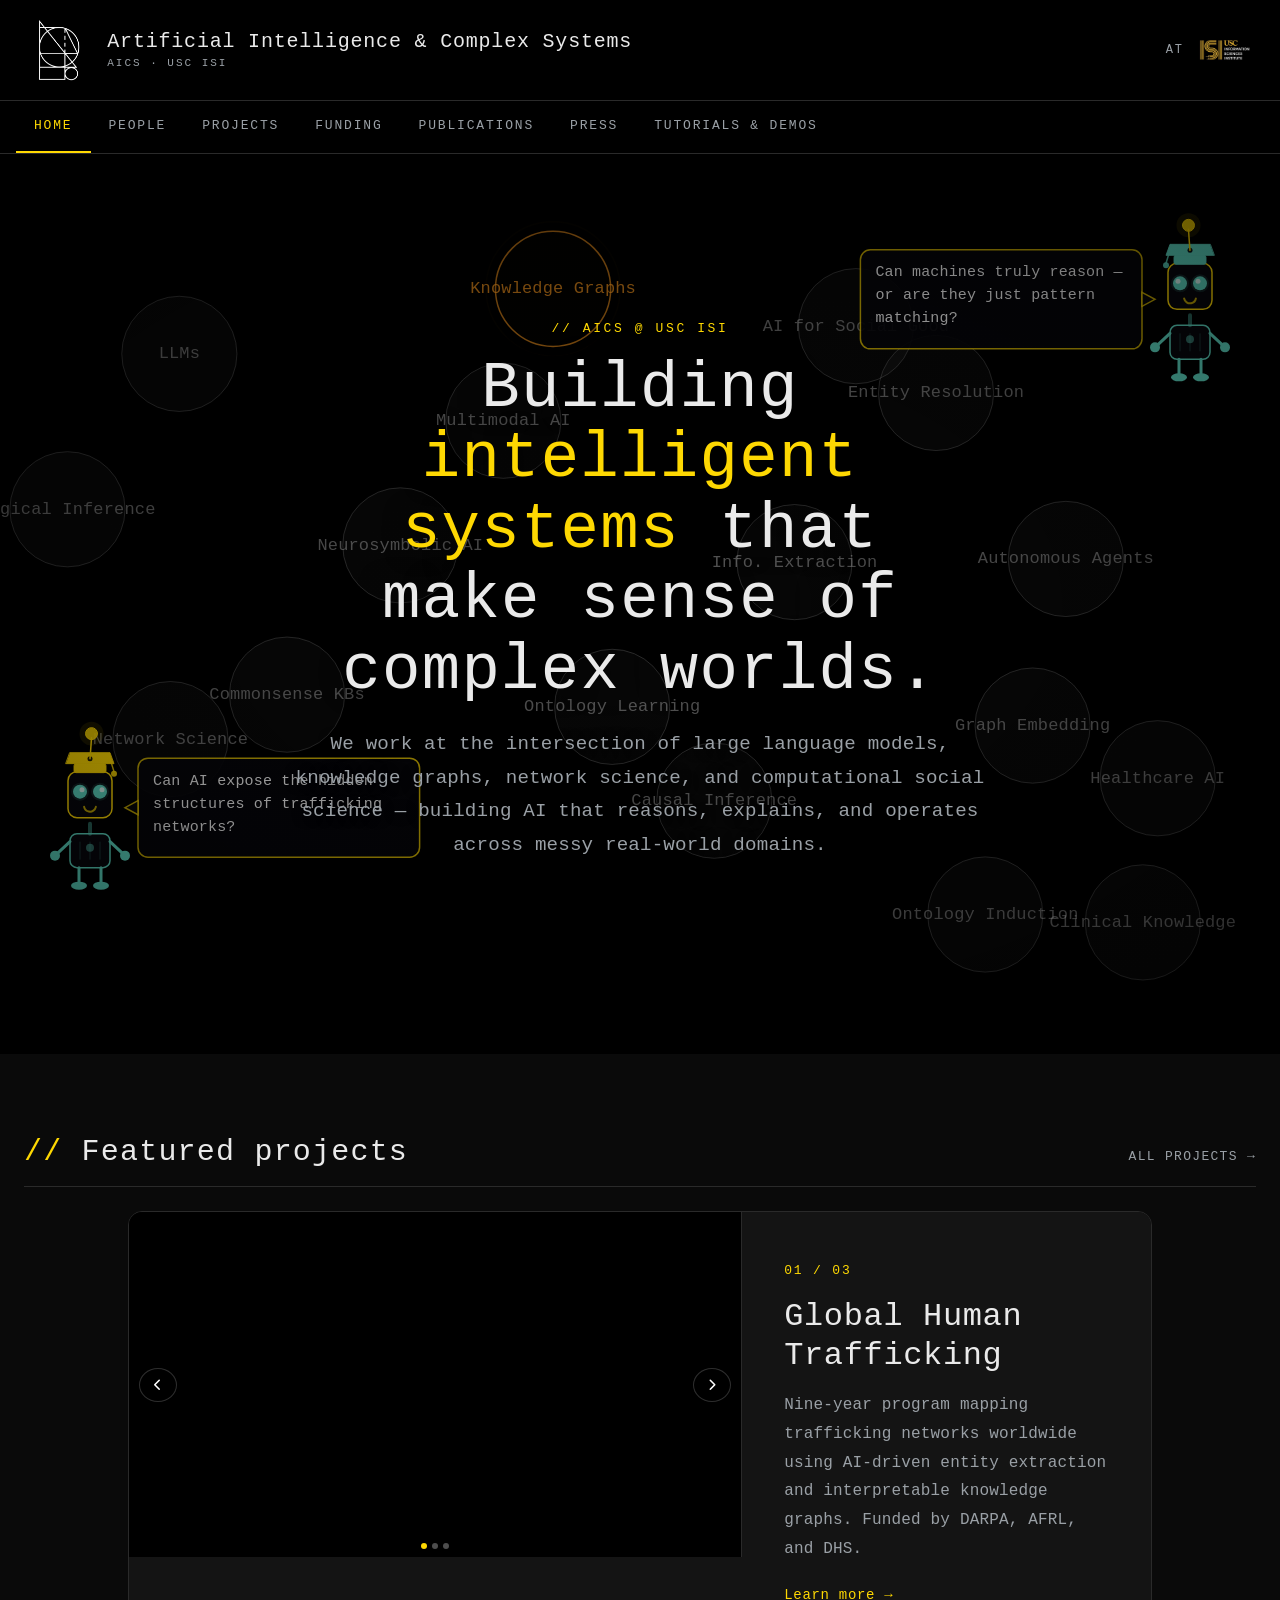
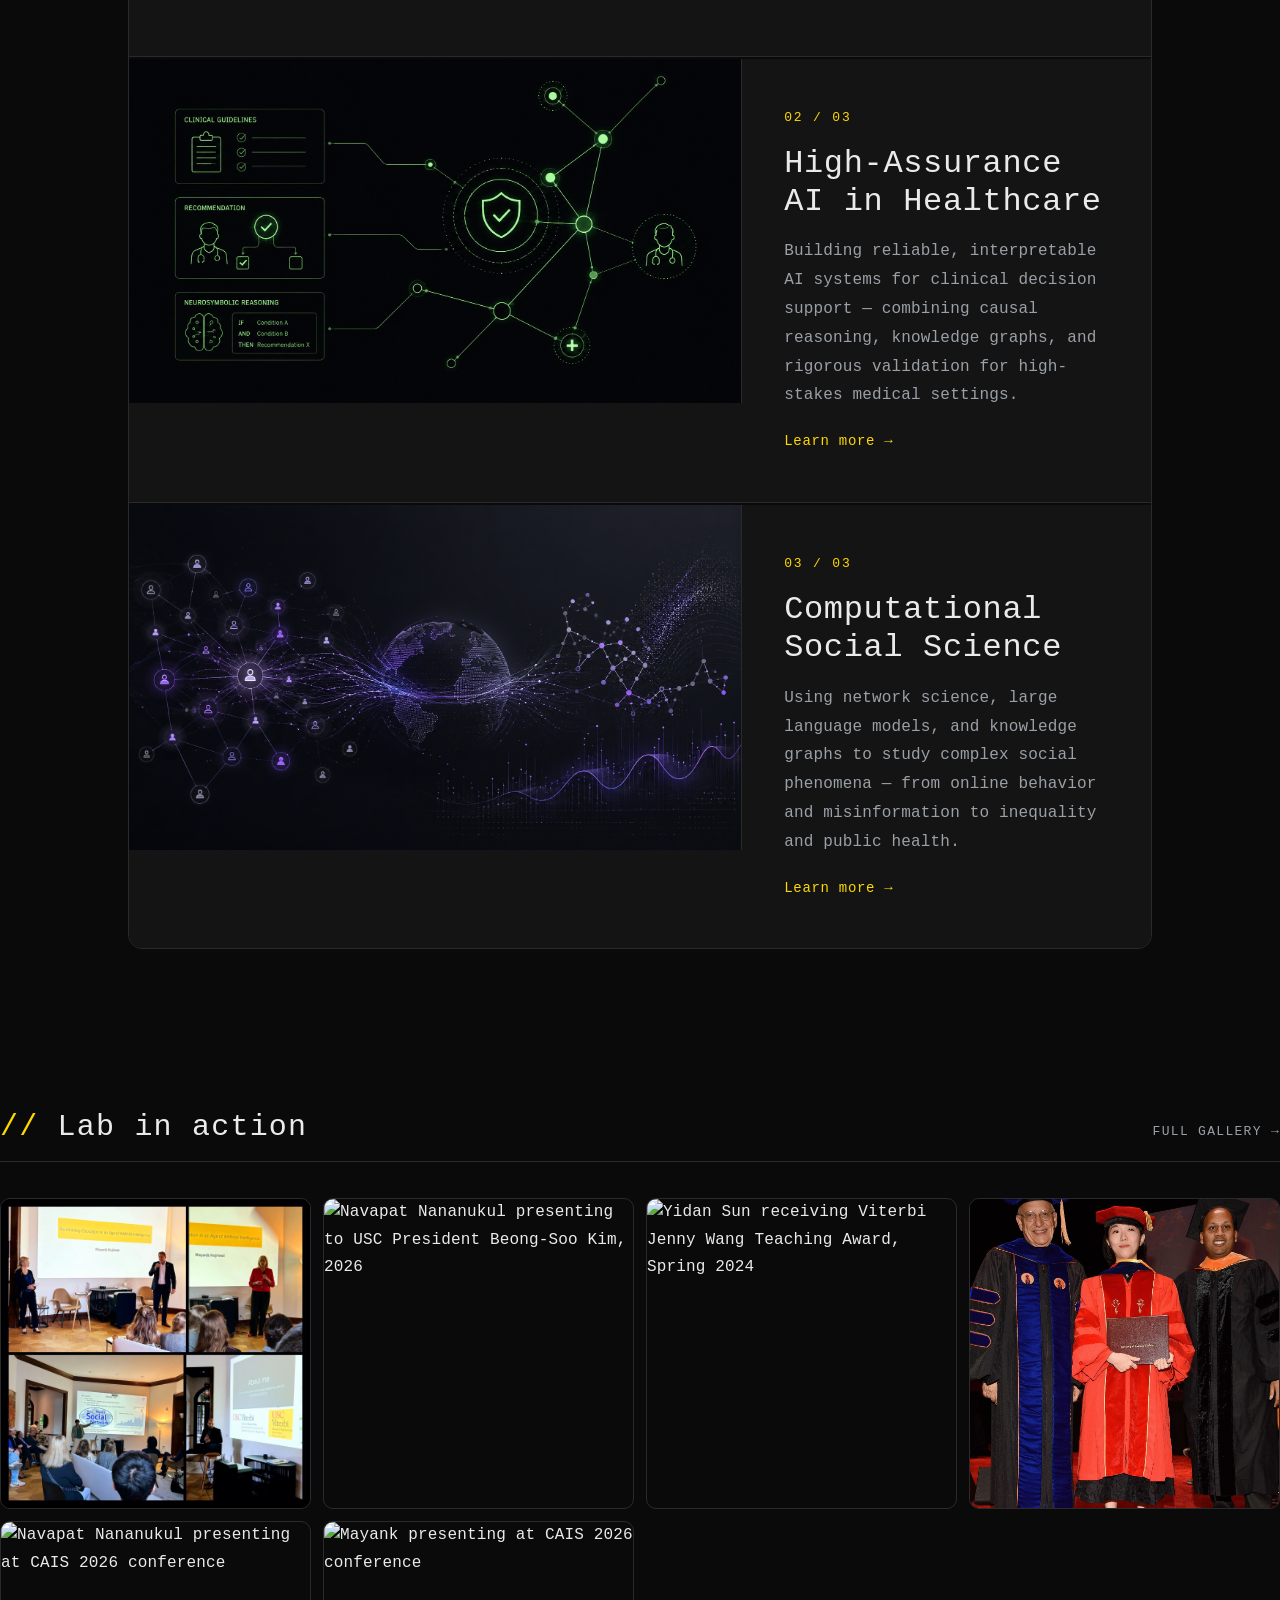
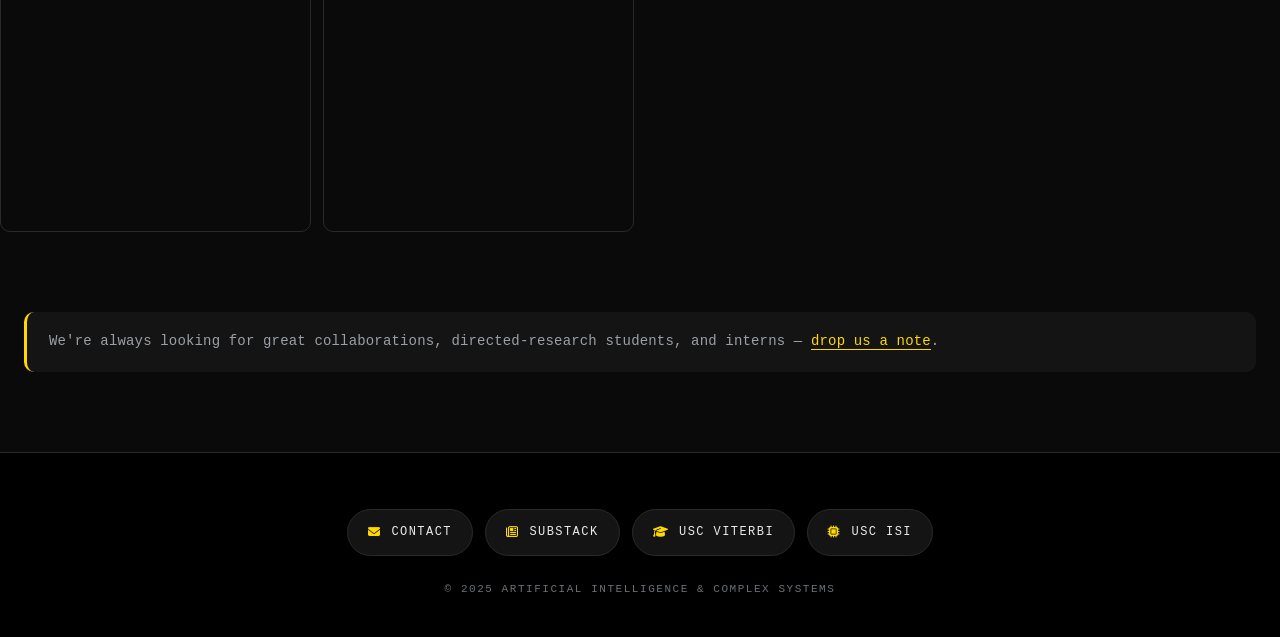
==== commit c8b2dc09: "Add CAIS 2026 conference photos to gallery Navapat and Mayank presenting at CAIS 2026 — added to bot" ====
--- a/index.html
+++ b/index.html
@@ -132,6 +132,12 @@
         <div class="home-gallery__item" data-caption="Ke Shen's Graduation · Spring 2025" data-src="gallery/ke_graduate.jpg">
           <img src="gallery/ke_graduate.jpg" alt="Ke Shen's graduation, Spring 2025">
         </div>
+        <div class="home-gallery__item" data-caption="Navapat presenting at CAIS 2026 conference" data-src="gallery/2026-05-29 14.21.01.png">
+          <img src="gallery/2026-05-29 14.21.01.png" alt="Navapat Nananukul presenting at CAIS 2026 conference">
+        </div>
+        <div class="home-gallery__item" data-caption="Mayank presenting at CAIS 2026 conference" data-src="gallery/IMG_0383.png">
+          <img src="gallery/IMG_0383.png" alt="Mayank presenting at CAIS 2026 conference">
+        </div>
       </div>
     </section>
 
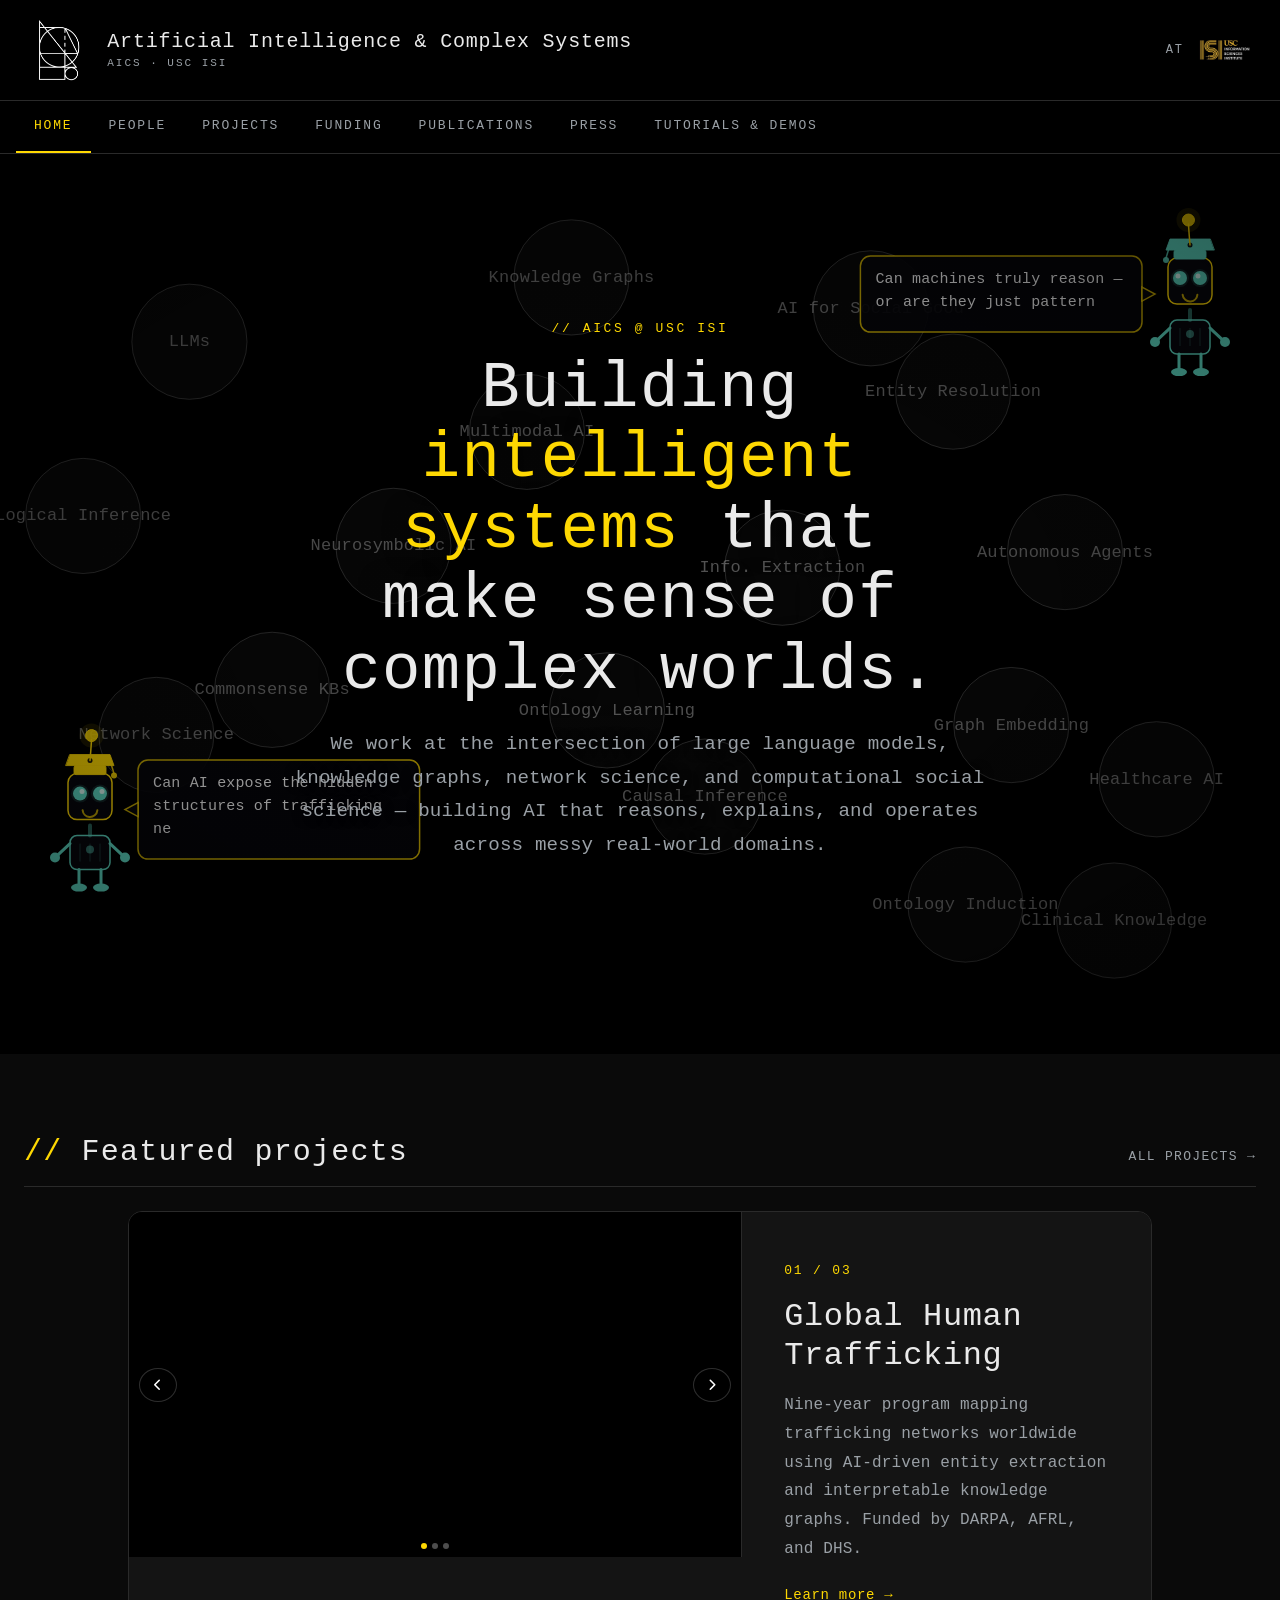
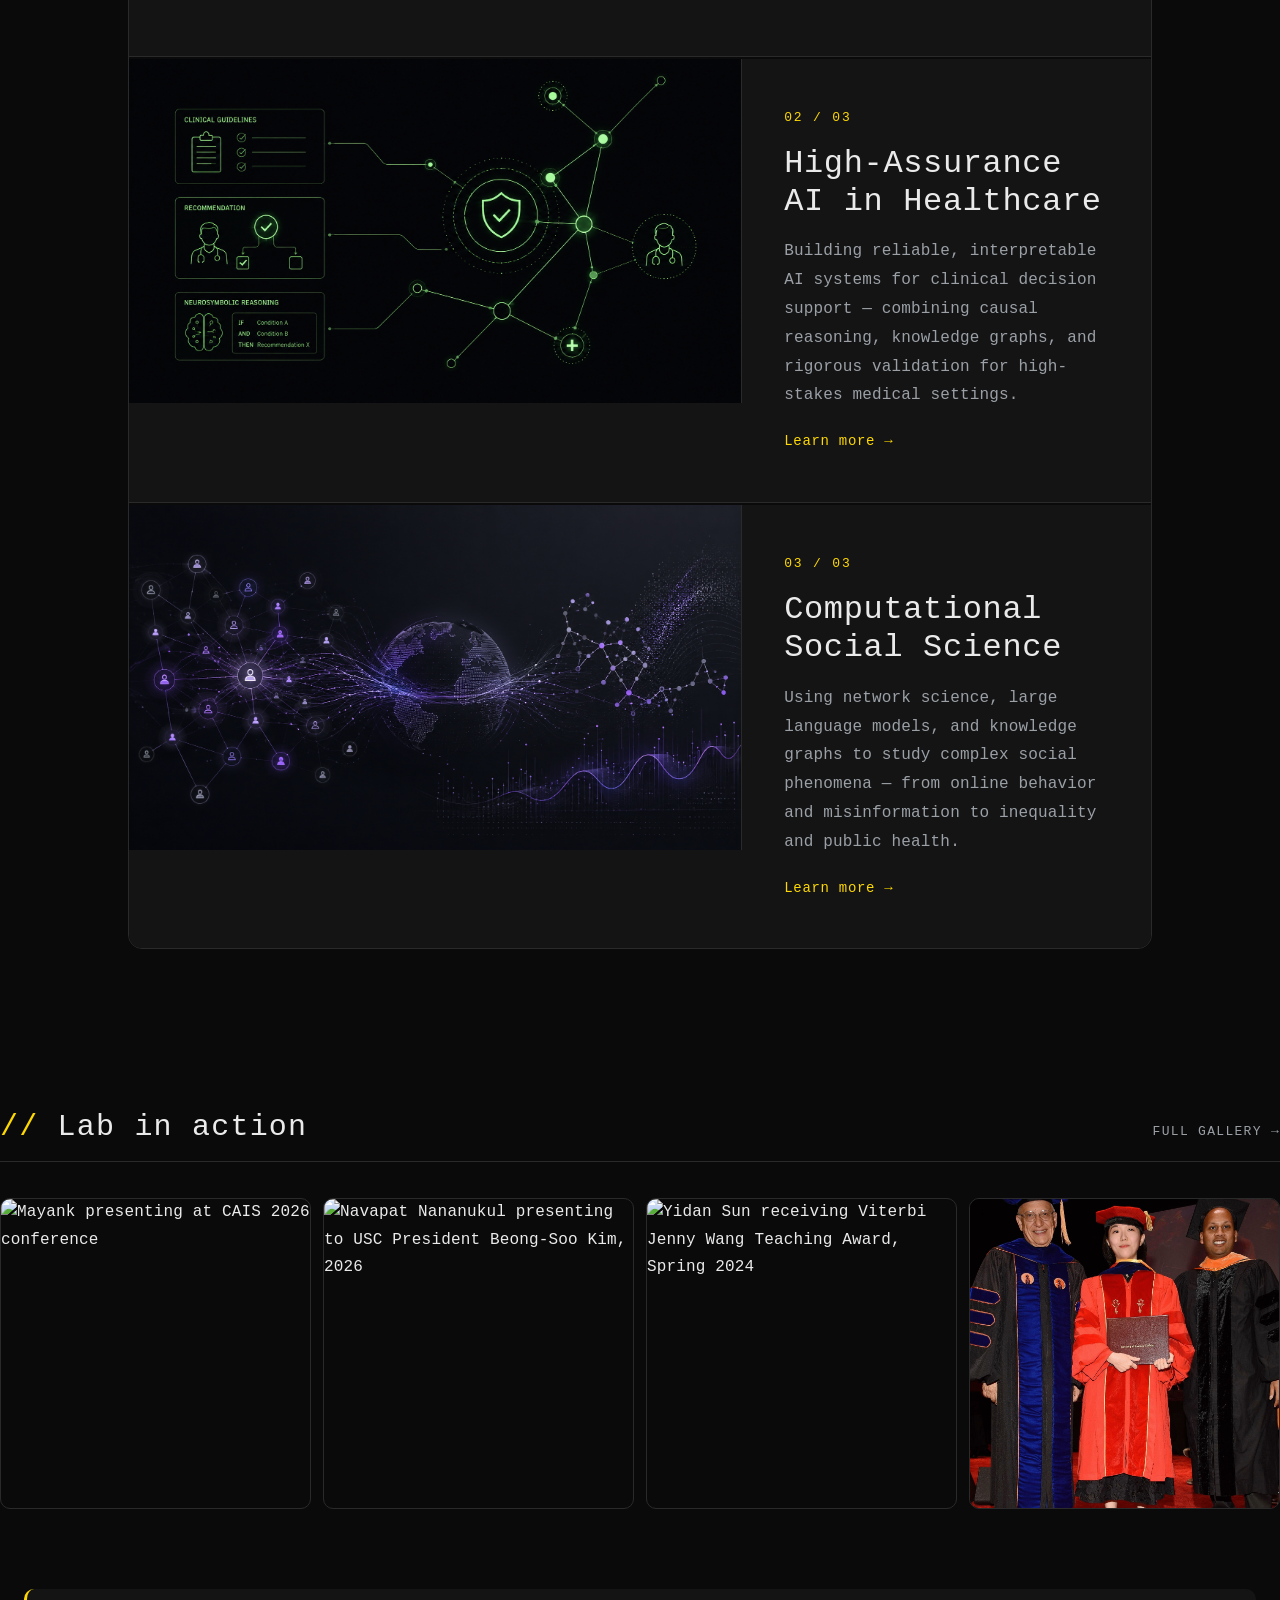
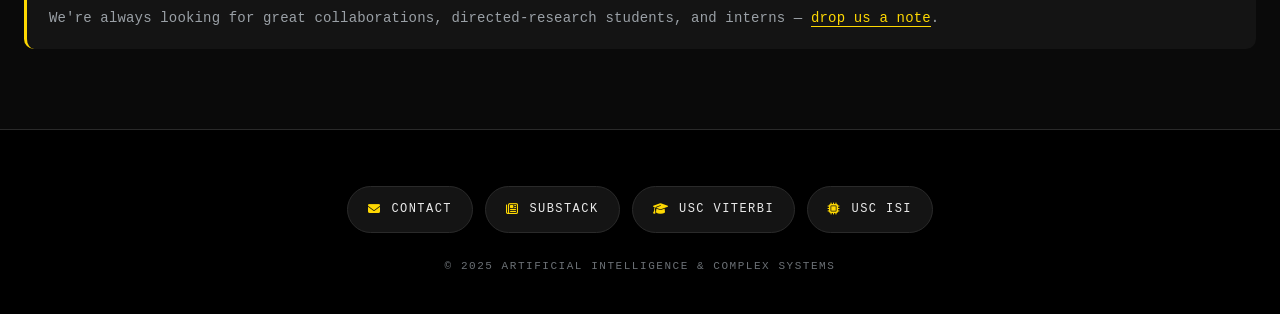
==== commit 35dbbde1: "Update home gallery: Mayank CAIS photo replaces Finnish talk as first photo Co-Authored-By: Claude S" ====
--- a/index.html
+++ b/index.html
@@ -120,8 +120,8 @@
         <a class="section-header__aside" href="people.html#tier-gallery">Full gallery →</a>
       </div>
       <div class="home-gallery">
-        <div class="home-gallery__item" data-caption="Finnish Consular Residence — AI &amp; Education Talk · Spring 2025" data-src="gallery/finnish.jpeg">
-          <img src="gallery/finnish.jpeg" alt="Invited talk on AI and education at the Finnish Consular Residence, Spring 2025">
+        <div class="home-gallery__item" data-caption="Mayank presenting at CAIS 2026 conference" data-src="gallery/IMG_0383.png">
+          <img src="gallery/IMG_0383.png" alt="Mayank presenting at CAIS 2026 conference">
         </div>
         <div class="home-gallery__item" data-caption="High-Assurance Reasoning in AI — Navapat Nananukul presents to USC President Beong-Soo Kim · 2026" data-src="gallery/talk-usc-president-source.png">
           <img src="gallery/talk-usc-president-source.png" alt="Navapat Nananukul presenting to USC President Beong-Soo Kim, 2026">
@@ -131,12 +131,6 @@
         </div>
         <div class="home-gallery__item" data-caption="Ke Shen's Graduation · Spring 2025" data-src="gallery/ke_graduate.jpg">
           <img src="gallery/ke_graduate.jpg" alt="Ke Shen's graduation, Spring 2025">
-        </div>
-        <div class="home-gallery__item" data-caption="Navapat presenting at CAIS 2026 conference" data-src="gallery/2026-05-29 14.21.01.png">
-          <img src="gallery/2026-05-29 14.21.01.png" alt="Navapat Nananukul presenting at CAIS 2026 conference">
-        </div>
-        <div class="home-gallery__item" data-caption="Mayank presenting at CAIS 2026 conference" data-src="gallery/IMG_0383.png">
-          <img src="gallery/IMG_0383.png" alt="Mayank presenting at CAIS 2026 conference">
         </div>
       </div>
     </section>
